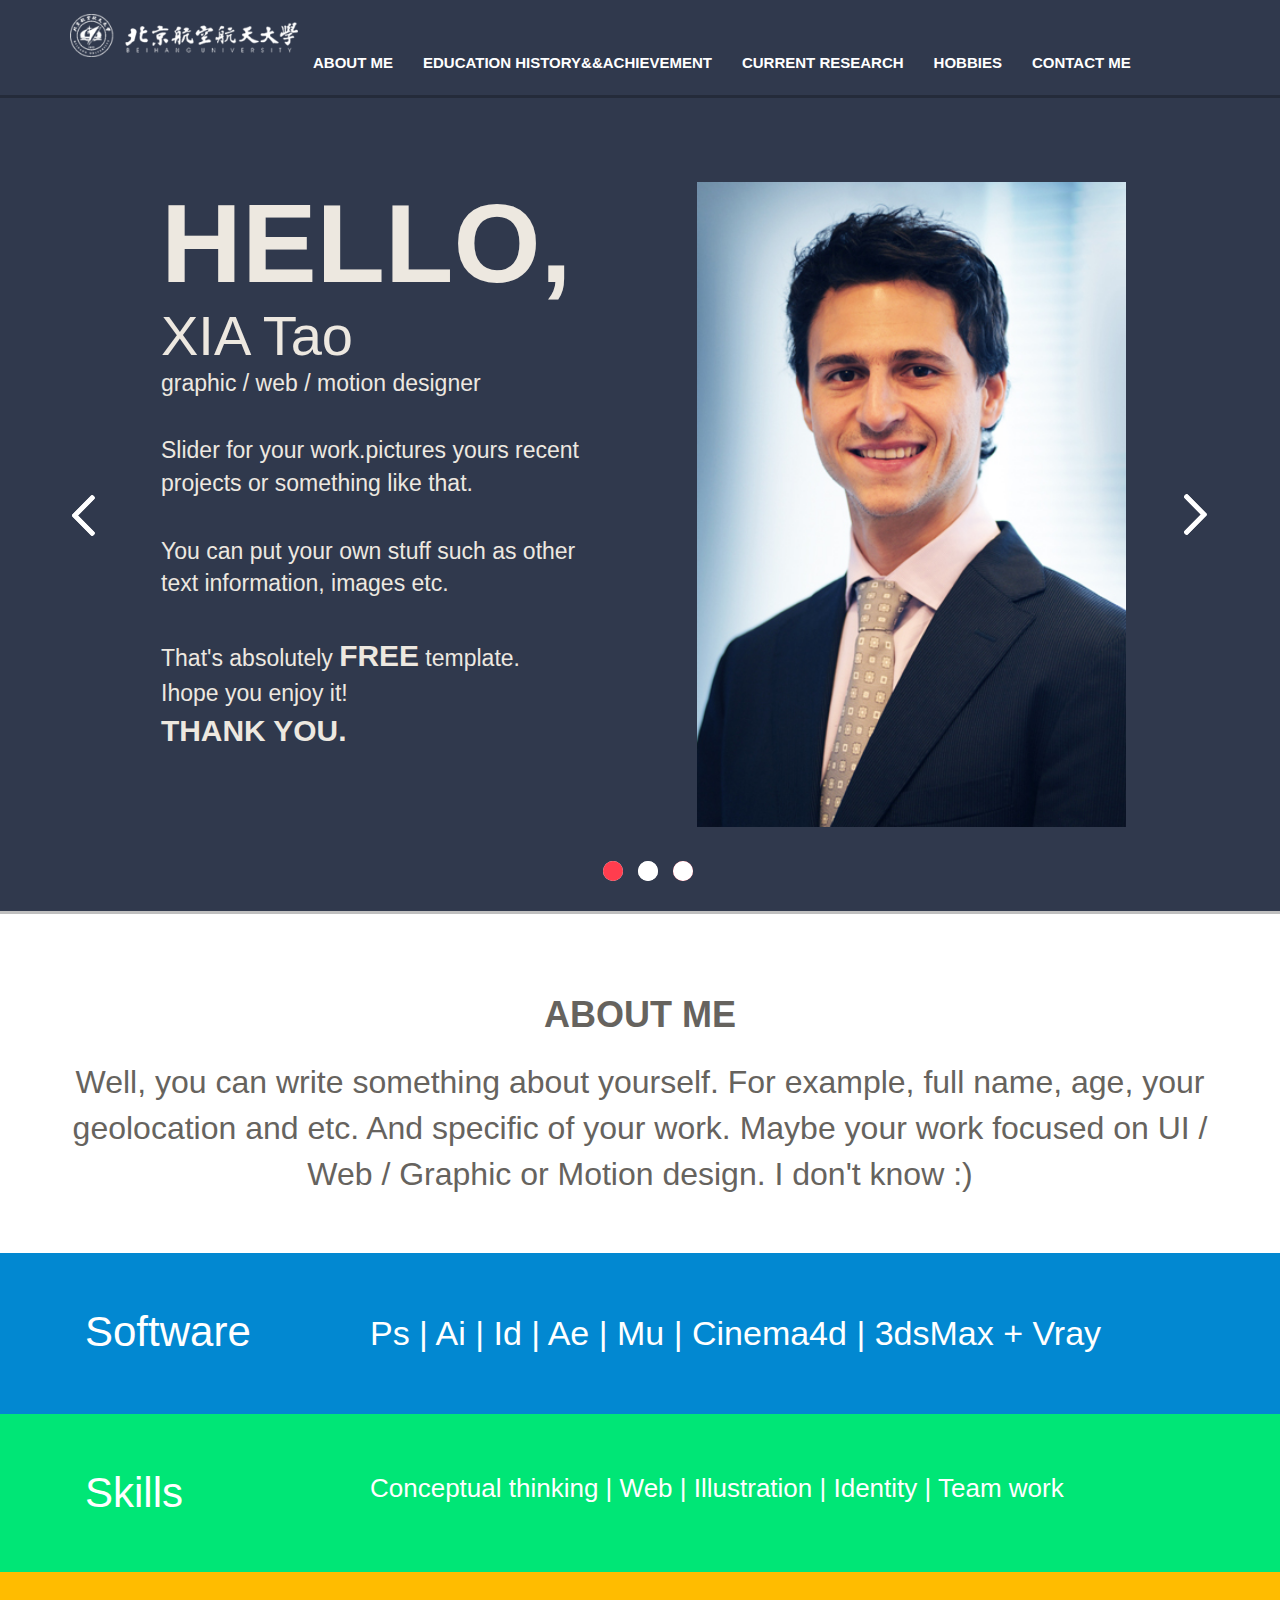
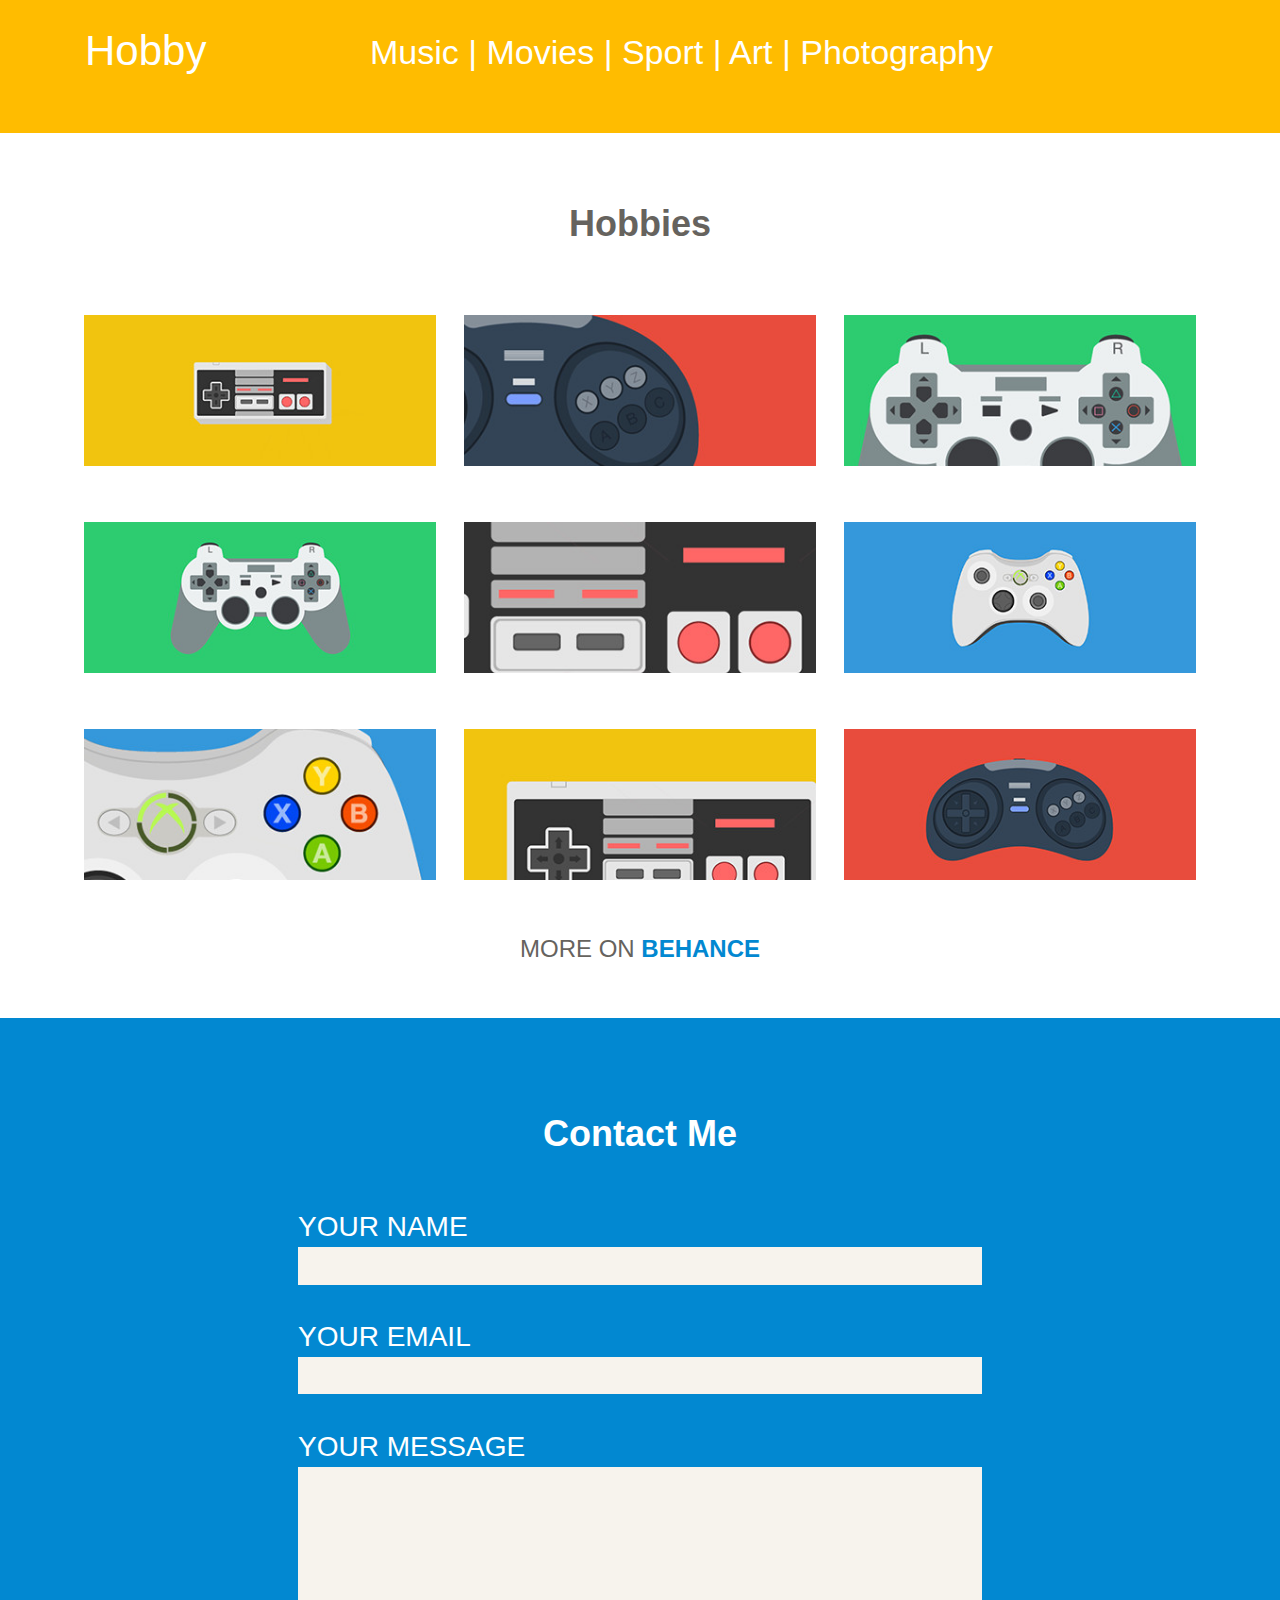
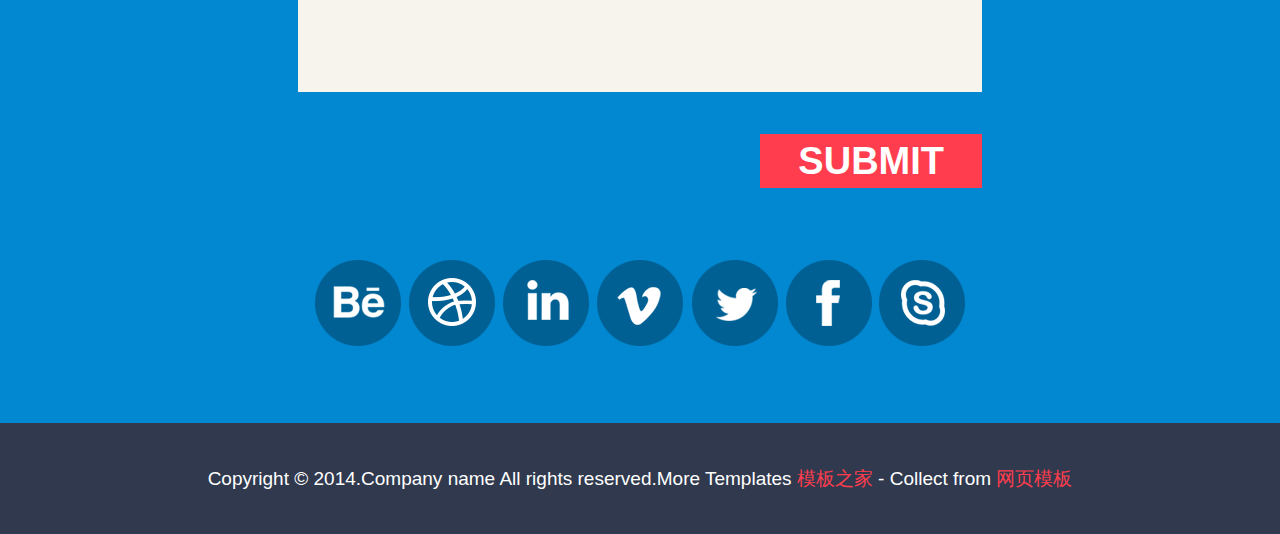
==== index.html @ 631e973b "个人主页" ====
<!DOCTYPE html>
<html>
<head>
<title>Home</title>
<link href="css/bootstrap.css" rel='stylesheet' type='text/css' />
<!-- Custom Theme files -->
<link href="css/style.css" rel="stylesheet" type="text/css" media="all" />
<!-- Custom Theme files -->
<meta name="viewport" content="width=device-width, initial-scale=1">
<script type="application/x-javascript"> addEventListener("load", function() { setTimeout(hideURLbar, 0); }, false); function hideURLbar(){ window.scrollTo(0,1); } </script>
<!-- jQuery (necessary for Bootstrap's JavaScript plugins) -->
<script src="js/jquery.min.js"></script>
<script type="text/javascript" src="js/move-top.js"></script>
<script type="text/javascript" src="js/easing.js"></script>
<script type="text/javascript">
			jQuery(document).ready(function($) {
				$(".scroll").click(function(event){		
					event.preventDefault();
					$('html,body').animate({scrollTop:$(this.hash).offset().top},1200);
				});
			});
		</script>
</head>
<body>
  <!-- header-section-starts -->
    <div class="header">
	       <div class="header-top">
		   <div class="container">
		       <div class="logo">
			      <a href=""><img src="images/logo.png" class="img-responsive" alt="" /></a>
			   </div>
			   <div class="top-menu">
			   <span class="menu"> </span>
			      <ul>
				      <li><a href="#aboutus" class="scroll">About Me</a></li>
					  <li><a href="#work" class="scroll">Education History&&Achievement</a></li>
					  <li><a href="#work" class="scroll">Current Research</a></li>
					  <li><a href="#work" class="scroll">Hobbies</a></li>					  
					  <li><a href="#contact" class="scroll">Contact me</a></li>
					  <div class="clearfix"></div>
				  </ul>
			   </div>
			   <!-- script-for-menu -->
		<script>
			$("span.menu").click(function(){
				$(".top-menu ul").slideToggle("slow" , function(){
				});
			});
		</script>
		<!-- script-for-menu -->

			   <div class="clearfix"></div>
		   </div>
	   </div>
    
	<div class="index-banner">
	  <div class="container">
       	   <div class="wmuSlider example1">
			   <div class="wmuSliderWrapper">
				   <article style="position: absolute; width: 100%; opacity: 0;"> 
				   	<div class="banner-wrap">
				   	       <div class="bannertop_box">
				   		 		<h1>HELLO,<span>XIA Tao</span></h1>
								<label>graphic / web / motion designer</label>
								<p>Slider for your work.pictures yours recent projects or something like that.</p>
				   		 	    <p>You can put your own stuff such as other text information, images etc. </p>
							    <p>That's absolutely <span class="bold">free</span> template. Ihope you enjoy it!<span class="bold block">Thank you.</span></p>
							</div>
							
				   		 	<div class="banner_right">
				   		 		<img src="images/slider-img2.jpg" class="img-responsive" alt="" />
				   		 	</div>
				   		 	<div class="clearfix"></div>
				   	  </div>
					</article>
				   <article style="position: relative; width: 100%; opacity: 1;"> 
				   	   <div class="banner-wrap">
				   	      <div class="bannertop_box">
                               <h1>HAI,<span>I LOREM IPSUM</span></h1>
								<label>design / chrome / developer</label>
								<p>when unknown printer took galley of type Ipsum is not simply random text.</p>
				   		 	    <p>There are many variations passages of Lorem available, images etc. </p>
							    <p>The standard since <span class="bold">1500s</span> template. Ihope you enjoy it!<span class="bold block">Lorem Ipsum.</span></p>
				   		 	</div>
							
				   		 	<div class="banner_right">
				   		 		<img src="images/slider-img1.jpg" class="img-responsive" alt="" />
				   		 	</div>
				   		 	<div class="clearfix"></div>
				   		</div>
				   </article>
				   <article style="position: absolute; width: 100%; opacity: 0;">
				   	  <div class="banner-wrap">
				   	       <div class="bannertop_box">
			                  <h1>DONE,<span>THE TEMPLATE</span></h1>
								<label>web / smartphone / mobile</label>
								<p>Sed ut perspiciatis un omnis natus error voluptatem nulla pariatur.</p>
				   		 	    <p>But I must explain to you how all mistaken idea of denouncing pleasure. </p>
							    <p>The Lorem <span class="bold">therefore</span> template. Ihope you enjoy it!<span class="bold block">welcome</span></p>
				   		 	</div>
							
				   		 	<div class="banner_right">
				   		 		<img src="images/slider-img.jpg" class="img-responsive" alt="" />
				   		 	</div>
				   		 	<div class="clearfix"></div>
				   		 </div>
					 </article>
				 </div>
				<a class="wmuSliderPrev">Previous</a><a class="wmuSliderNext">Next</a>
                <ul class="wmuSliderPagination">
                	<li><a href="#" class="">0</a></li>
                	<li><a href="#" class="">1</a></li>
                	<li><a href="#" class="wmuActive">2</a></li>
                </ul>
            </div>
            <script src="js/jquery.wmuSlider.js"></script> 
			  <script>
       			$('.example1').wmuSlider();         
   		     </script> 	           	      
      </div>
	  </div>
	  </div>
  <!-- header-section-ends -->
  <!-- content-starts -->
  <div class="content">
  <!-- about-section-starts -->
    <div class="about-section" id="aboutus">
	    <div class="about-section-head text-center">
		   <div class="container">
		      <h3>ABOUT ME</h3>
			  <p>Well, you can write something about yourself. For example, full name,  age, your geolocation and etc. And specific of your work. Maybe your work focused on UI / Web / Graphic or Motion design. I don't know :)</p>
		   </div>
		</div>
		<div class="about-section-grids">
		    <div class="about-section-top-grid">
			   <div class="container">
			       <div class="col-md-3 about-section-top-left-grid">
				      <h4>Software</h4>
				   </div>
				   <div class="col-md-9 about-section-top-right-grid">
				      <p>Ps | Ai | Id | Ae | Mu | Cinema4d | 3dsMax + Vray</p>
				   </div>
				   <div class="clearfix"></div>
			   </div>
			</div>
			<div class="about-section-middle-grid">
			   <div class="container">
			       <div class="col-md-3 about-section-middle-left-grid">
				      <h4>Skills</h4>
				   </div>
				   <div class="col-md-9 about-section-middle-right-grid">
				      <p>Conceptual thinking | Web | Illustration | Identity | Team work</p>
				   </div>
				   <div class="clearfix"></div>
			   </div>
			</div>
			<div class="about-section-bottom-grid">
			   <div class="container">
			       <div class="col-md-3 about-section-bottom-left-grid">
				      <h4>Hobby</h4>
				   </div>
				   <div class="col-md-9 about-section-bottom-right-grid">
				      <p>Music | Movies | Sport | Art | Photography</p>
				   </div>
				   <div class="clearfix"></div>
			   </div>
			</div>
		</div>
	</div>
	<!-- about-section-ends -->
	<div class="tlinks">Collect from <a href="http://www.cssmoban.com/" >网页模板</a></div>
	<!-- work-section-starts -->
	<div class="work-section" id="work">
	    <div class="container">
		  <div class="work-section-head text-center">
		     <h3>Hobbies</h3>
		  </div>
		  <div id="portfoliolist">
					<div class="portfolio card mix_all" data-cat="card" style="display: inline-block; opacity: 1;">
						 <div class="portfolio-wrapper">	
							<a class="lightbox" href="#goofy">
								   <img src="images/pic1.jpg" class="img-responsive" alt="" />
						  	
								</a> 
								<div class="lightbox-target" id="goofy">
								<img src="images/pic1.jpg" class="img-responsive" alt="" />
								   <a class="lightbox-close" href="#"></a>
								</div>
						 </div>

					</div>				
					<div class="portfolio app mix_all" style="display: inline-block; opacity: 1;">
						<div class="portfolio-wrapper">		
							<a class="lightbox" href="#goofy">
								   <img src="images/pic2.jpg" class="img-responsive" alt="" />
						  
								</a> 
					    </div>
					</div>		
					<div class="portfolio web mix_all" data-cat="web" style="display: inline-block; opacity: 1;">
						<div class="portfolio-wrapper">		
							<a class="lightbox" href="#goofy">
								   <img src="images/pic3.jpg" class="img-responsive" alt="" />
	
								</a>

					</div>	
</div>					
					<div class="portfolio icon mix_all" data-cat="icon" style="display: inline-block; opacity: 1;">
						<div class="portfolio-wrapper">		
							<a class="lightbox" href="#goofy">
								   <img src="images/pic4.jpg" class="img-responsive" alt="" /><div class="b-wrapper">
						  	</div>
								</a> 
					    </div>

					</div>
					<div class="portfolio icon mix_all" data-cat="icon" style="display: inline-block; opacity: 1;">
						<div class="portfolio-wrapper">		
							<a class="lightbox" href="#goofy">
								   <img src="images/pic5.jpg" class="img-responsive" alt="" />
	
								</a>  
					    </div>

					</div>
					<div class="portfolio app mix_all" data-cat="app" style="display: inline-block; opacity: 1;">
						<div class="portfolio-wrapper">		
							<a class="lightbox" href="#goofy">
								   <img src="images/pic6.jpg" class="img-responsive" alt=""/>
								</a> 
					    </div>
					</div>			
					<div class="portfolio card mix_all" data-cat="card" style="display: inline-block; opacity: 1;">
						<div class="portfolio-wrapper">		
							<a class="lightbox" href="#goofy">
								   <img src="images/pic7.jpg" class="img-responsive" alt=""/>
								</a> 
					    </div>
					</div>	
					<div class="portfolio card mix_all" data-cat="card" style="display: inline-block; opacity: 1;">
						<div class="portfolio-wrapper">		
							<a class="lightbox" href="#goofy">
								   <img src="images/pic8.jpg" class="img-responsive" alt=""/>
								</a> 
					    </div>
					</div>	
					<div class="portfolio icon mix_all" style="display: inline-block; opacity: 1;">
						<div class="portfolio-wrapper">		
							<a class="lightbox" href="#goofy">
								   <img src="images/pic9.jpg" class="img-responsive" alt=""/>
								</a> 
					    </div>
						</div>
<div class="clearfix"></div>					
				</div>
		  <div class="clearfix"></div>
		  <span class="more">MORE ON <a href="#">BEHANCE</a></span>

		  </div>
		  </div>
		  <!-- script-for-portfolio -->
		  <script type="text/javascript">
		jQuery(document).ready(function($) {
			$(".scroll").click(function(event){		
				event.preventDefault();
				$('html,body').animate({scrollTop:$(this.hash).offset().top},1200);
			});
		});
	</script>
	<!-- work-section-ends -->
	<!-- contact-section-starts -->
	<div class="contact-section" id="contact">
	<div class="container">
	    <div class="contact-section-head text-center">
		   <h3>Contact Me</h3>
		</div>
		<div class="comments-area">
		    <form>
			   <p> 
			   <label>YOUR NAME</label>
			   <input type="text" value="" >
			   </p>
			   <p> 
			   <label>YOUR EMAIL</label>
			   <input type="text" value="" >
			   </p>
			   <p> 
			   <label>YOUR MESSAGE</label>
			   <textarea></textarea>
			   </p>
			   <div class="submit">
			     <input type="submit" value="submit">
			   </div>
			</form>
		</div>
		<div class="social-icons">
		  <a href="#"><i class="behance-icon"></i></a>
		  <a href="#"><i class="dribble-icon"></i></a>
		  <a href="#"><i class="linkein-icon"></i></a>
		  <a href="#"><i class="vimeo-icon"></i></a>
		  <a href="#"><i class="twitter-icon"></i></a>
		  <a href="#"><i class="facebook-icon"></i></a>
		  <a href="#"><i class="skype-icon"></i></a>
		</div>
	</div>
	</div>
	<!-- contact-section-ends -->
  <!-- content-ends -->
     <!-- footer-->
	<div class="footer">
		<div class="container">
			<div class="copyright">
				<p>Copyright &copy; 2014.Company name All rights reserved.More Templates <a href="http://www.cssmoban.com/" target="_blank" title="模板之家">模板之家</a> - Collect from <a href="http://www.cssmoban.com/" title="网页模板" target="_blank">网页模板</a></p>
			</div>
		</div>
	</div>
    <!-- footer-->
   <script type="text/javascript">
						$(document).ready(function() {
							$().UItoTop({ easingType: 'easeOutQuart' });
							
						});
					</script>
				<a href="#" id="toTop" style="display: block;"> <span id="toTopHover" style="opacity: 1;"> </span></a>

</body>
</html>
---- css/style.css ----
body{
	padding:0;
	margin:0;
	font-family: 'Maven Pro', sans-serif;
}
body a{
    transition:0.5s all;
	-webkit-transition:0.5s all;
	-moz-transition:0.5s all;
	-o-transition:0.5s all;
	-ms-transition:0.5s all;
}
h1,h2,h3,h4,h5,h6{
	margin:0;			   
}	
p{
	margin:0;
}
.header {
	background:#30394D;	 
	border-bottom: 3px solid #BFBFBF;
}
.logo{
	float:left;
	width:20%;	 
}
.top-menu{
	float:right;
	padding-top: 2.2em;
	width: 80%;		 
}
.top-menu ul{
	padding:0;
	margin:0;			
}
.top-menu ul li{
	display:inline-block;
	text-transform:uppercase;
	float:left;
	margin: 0;
}
.top-menu ul li a{
	color:#FFFFFF;
	text-decoration:none;
	font-size:15px;
	display:block;
	padding:0.5em 1em;
	font-weight:900;
}	
.top-menu ul li a:hover {
	background: #FF3D4E;
	color:#FFFFFF;
}
.header-top {
	border-bottom: 3px solid #242B3A;
	padding:1em 0;
	position:relative;
}	
.about-section-head{
	padding: 6em 0;
}	
.about-section-head h3{
	font-weight: 900;
	font-size:36px;
	color: #66635E;
	margin: 0.7em 0;
}	
.about-section-top-grid{
	background: #0288D1;
	padding: 4em 0;
}	
.about-section-head p{
	color: #66635E;
	font-size: 32px;
	font-weight: 400;
}
.about-section-middle-grid{
	background: #00E676;
	padding: 4em 0;					  
}				
.about-section-bottom-grid{
	background: #FFBC00;
	padding: 4em 0;					  
}
.about-section-top-left-grid h4 {
	color: #FFFFFF;
	font-size: 42px;
	font-weight: 400;
}
.about-section-top-right-grid p{
	color:#FFFFFF;
	font-size:34px;
	font-weight:500;
}
.about-section-middle-left-grid h4 {
	color: #FFFFFF;
	font-size:42px;
	font-weight: 400;
}
.about-section-middle-right-grid p{
	color:#FFFFFF;
	font-size:26px;
	font-weight:500;
}
.about-section-bottom-left-grid h4 {
	color: #FFFFFF;
	font-size: 42px;
	font-weight: 400;
}
.about-section-bottom-right-grid p{
	color:#FFFFFF;
	font-size:34px;
	font-weight:500;
}
.tlinks{text-indent:-9999px;height:0;line-height:0;font-size:0;overflow:hidden;}
/***** Slider *****/
.banner-wrap {
	padding:6em 0;
}
.wmuSlider {
	position: relative;
	overflow: hidden;
}
.wmuSlider .wmuSliderWrapper article img {
    width: 100%;
	height: auto;
	display:block;
}
/* Default Skin */
.wmuSliderPagination {
	z-index: 2;
	position: absolute;
	right:44%;
	bottom:20px;
}
ul.wmuSliderPagination {
	padding:0;
}
.wmuSliderPagination li {
	float: left;
	margin:0 15px 0 0;
	list-style-type: none;
}
.wmuSliderPagination a {
	display: block;
	text-indent: -9999px;
	width:20px;
	height:20px;
	background:#FFFFFF;
	border-radius:50%;
}
.wmuSliderPagination a.wmuActive {
	background:#FF3D4E;
}
/* Default Skin */
.wmuGallery .wmuGalleryImage {
	margin-bottom: 10px;
}
.wmuSliderPrev, .wmuSliderNext {
	position: absolute;
	width:30px;
	height:50px;
	text-indent: -9999px;
	background: url(../images/img-sprite.png)no-repeat;
	top:48%;
	z-index: 2;
	cursor: pointer;
}
.wmuSliderPrev {
	background-position:0px -95px;
	left:0;
}
.wmuSliderNext {
	background-position:-28px -96px;
	right: 0px;
}
.bannertop_box{
	width:45%;
	float:left;
	padding:0 0 0 6.5em;
}
.bannertop_box h1 {
	color: #EDE8E0;
	font-size:8em;
	font-weight:900;
}
.bannertop_box h1 span{
	color: #EDE8E0;
	font-size:0.5em;
	font-weight:400;
	display:block;
}
.bannertop_box label{
	margin:0;
	color:#EDE8E0;
	font-size:23px;
	font-weight:400;
}
.bannertop_box p{
	margin:1.5em 0;
	color:#EDE8E0;
	font-size:23px;
	font-weight:400;
}
span.bold.block {
	display: block;
}
span.bold {
	text-transform: uppercase;
	font-weight: 900;
	font-size: 1.3em;
}

.banner_right {
	float: right;
	width: 45%;
	padding-right: 6em;
}
.banner_right h1{
	color:#fff51f;
	font-size:4em;
	font-weight:bold;
	line-height: 0.9em;
}
.banner_right p{
	float:right;
	color:#fff51f;
	font-size:1.1em;
}
.banner_btn {
	display: inline-block;
	background: #fff51f;
	padding:16px 25px;
	color: #333;
	font-size: 0.85em;
	line-height: 18px;
	text-transform: uppercase;
	font-weight: bold;
	text-align: left;
	transition: 0.2s;
	-webkit-transition: 0.2s;
	-moz-transition: 0.2s;
	-o-transition: 0.2s;
	margin-top: 4em;
}
.banner_btn:hover{
	color:#fb4d01;
	text-decoration:none;
}
.work-section-head h3{
	font-weight: 900;
	font-size: 36px;
	color: #66635E;
	margin: 1.2em 0;
}	
.work-section{
	padding:4em 0;			 
}
#portfoliolist .portfolio {
	-webkit-box-sizing: border-box;
	-moz-box-sizing: border-box;
	-o-box-sizing: border-box;
	width: 33.333%;
	display:none;
	float:left;
	overflow:hidden;
}	
.portfolio-wrapper{
	overflow:hidden;
	position: relative !important;
	cursor:pointer;
	padding: 2em 1em;
}
.portfolio img {
	max-width:100%;
	transition: all 300ms!important;
	-webkit-transition: all 300ms!important;
	-moz-transition: all 300ms!important;
	display: block;
}
a.lightbox img {
	width:100%;
	-webkit-transition: .5s ease-in-out;
	-moz-transition: .5s ease-in-out;
	-o-transition: .5s ease-in-out;
}

/* Styles the lightbox, removes it from sight and adds the fade-in transition */

.lightbox-target {
	position: fixed;
	top: -100%;
	width: 100%;
	background: rgba(0,0,0,.7);
	width: 100%;
	opacity: 0;
	-webkit-transition: opacity .5s ease-in-out;
	-moz-transition: opacity .5s ease-in-out;
	-o-transition: opacity .5s ease-in-out;
	transition: opacity .5s ease-in-out;
	overflow: hidden;
	z-index: 999;
}

/* Styles the lightbox image, centers it vertically and horizontally, adds the zoom-in transition and makes it responsive using a combination of margin and absolute positioning */

.lightbox-target img {
	margin: auto;
	position: absolute;
	top: 0;
	left:0;
	right:0;
	bottom: 0;
	max-height: 0%;
	max-width: 0%;
	border: 10px solid white;
	box-shadow: 0px 0px 8px rgba(0,0,0,.3);
	box-sizing: border-box;
	-webkit-transition: .5s ease-in-out;
	-moz-transition: .5s ease-in-out;
	-o-transition: .5s ease-in-out;
	transition: .5s ease-in-out;
}

/* Styles the close link, adds the slide down transition */

a.lightbox-close {
	display: block;
	width:50px;
	height:50px;
	box-sizing: border-box;
	background: white;
	color: black;
	text-decoration: none;
	position: absolute;
	top: -80px;
	right: 0;
	-webkit-transition: .5s ease-in-out;
	-moz-transition: .5s ease-in-out;
	-o-transition: .5s ease-in-out;
	transition: .5s ease-in-out;
}

/* Provides part of the "X" to eliminate an image from the close link */

a.lightbox-close:before {
	content: "";
	display: block;
	height: 30px;
	width: 1px;
	background: black;
	position: absolute;
	left: 26px;
	top:10px;
	-webkit-transform:rotate(45deg);
	-moz-transform:rotate(45deg);
	-o-transform:rotate(45deg);
	transform:rotate(45deg);
}

/* Provides part of the "X" to eliminate an image from the close link */

a.lightbox-close:after {
	content: "";
	display: block;
	height: 30px;
	width: 1px;
	background: black;
	position: absolute;
	left: 26px;
	top:10px;
	-webkit-transform:rotate(-45deg);
	-moz-transform:rotate(-45deg);
	-o-transform:rotate(-45deg);
	transform:rotate(-45deg);
}

/* Uses the :target pseudo-class to perform the animations upon clicking the .lightbox-target anchor */

.lightbox-target:target {
	opacity: 1;
	top: 0;
	bottom: 0;
	right:0;
}

.lightbox-target:target img {
	max-height: 100%;
	max-width: 100%;
	width:40%;
}

.lightbox-target:target a.lightbox-close {
	top: 0px;
}
a.lightbox img:hover { 
	background:#21A957;
}				
span.more{
	font-size:24px;
	font-weight:400;
	color:#66635E;
	text-align:center;
	margin: 1em 0;
	display:block;
}	
span.more a {
	text-decoration: none;
	font-weight: 900;
	color: #0288D1;
}
span.more a:hover{
	color:#1372A5;
}		
.clients-section-head h3{
	font-weight: 900;
	font-size: 36px;
	color: #FFFFFF;
	margin: 1.5em 0;
}	
.client-section-grid img{
	padding: 4em 0;
}
.clients-section{
	background:#FF3D4E;
	padding:3em 0;				 
}
.contact-section-head h3{
	font-weight: 900;
	font-size: 36px;
	color: #FFFFFF;
	margin: 1.5em 0;
}
.contact-section{
	background:#0288D1;
	padding:3em 0;	
}
.comments-area input[type="text"],.comments-area textarea{
	padding: 8px 15px;
	width:100%;
	color: #0288D1;
	font-size: 15px;
	font-weight:500;
	border: none;
	background: #F7F3ED;
	outline: none;
	display: block;
}
.comments-area textarea {
	resize:none;
	height:15em;
}								
.comments-area label {
	color: #FFFFFF;
	font-size: 28px;
	font-weight: 400;
	margin: 0;
}
.comments-area {
	width: 60%;
	margin: 0 auto;
}
.comments-area p{
	margin:2.3em 0;
}
.comments-area input[type="submit"]{
	padding: 0 1em;
	font-size: 38px;
	font-weight: 900;
	color: #FFFFFF;
	border: none;
	outline: none;
	background: #FF3D4E;
	text-transform: uppercase;
	text-align:right;
}
.comments-area input[type="submit"]:hover{
	background:#015F92;
	transition:0.5s all;
	-webkit-transition:0.5s all;
	-moz-transition:0.5s all;
	-o-transition:0.5s all;
	-ms-transition:0.5s all;
}
.submit {
	text-align: right;
	margin:3em 0;
}
.social-icons i {
	width: 90px;
	height: 90px;
	background: url("../images/img-sprite.png") no-repeat 0px 0px;
	display: inline-block;
}
.social-icons i :hover{
	width: 90px;
	height: 90px;
	background: url("../images/img-sprite.png") no-repeat 0px 0px;
	display: inline-block;
	opacity: 0.5;
}
.social-icons i.behance-icon{
	background-position:0px 0px;						 
}
.social-icons i.behance-icon:hover{
	background-position:0px 0px;
	opacity: 0.5;
	color:#fff;	
	transition:0.5s all;
	-webkit-transition:0.5s all;
	-moz-transition:0.5s all;
	-o-transition:0.5s all;
	-ms-transition:0.5s all;
}
.social-icons i.dribble-icon{
	background-position:-90px 0px;						 
}
.social-icons i.dribble-icon:hover{
	background-position:-90px 0px;
	opacity: 0.5;
	color:#fff;	
	transition:0.5s all;
	-webkit-transition:0.5s all;
	-moz-transition:0.5s all;
	-o-transition:0.5s all;
	-ms-transition:0.5s all;
}
.social-icons i.linkein-icon{
	background-position:-180px 0px;						 
}   
.social-icons i.linkein-icon:hover{
	background-position:-180px 0px;
	opacity: 0.5;
	color:#fff;	
	transition:0.5s all;
	-webkit-transition:0.5s all;
	-moz-transition:0.5s all;
	-o-transition:0.5s all;
	-ms-transition:0.5s all;
}
.social-icons i.vimeo-icon{
	background-position:-270px 0px;						 
}
.social-icons i.vimeo-icon:hover{
	background-position:-270px 0px;
	opacity: 0.5;
	color:#fff;	
	transition:0.5s all;
	-webkit-transition:0.5s all;
	-moz-transition:0.5s all;
	-o-transition:0.5s all;
	-ms-transition:0.5s all;
}						  
.social-icons i.twitter-icon{
	background-position:-360px 0px;						 
}
.social-icons i.twitter-icon:hover{
	background-position:-360px 0px;
	opacity: 0.5;
	color:#fff;	
	transition:0.5s all;
	-webkit-transition:0.5s all;
	-moz-transition:0.5s all;
	-o-transition:0.5s all;
	-ms-transition:0.5s all;
}								  
.social-icons i.facebook-icon{
	background-position:-450px 0px;						 
}
.social-icons i.facebook-icon:hover{
	background-position:-450px 0px;
	opacity: 0.5;
	color:#fff;	
	transition:0.5s all;
	-webkit-transition:0.5s all;
	-moz-transition:0.5s all;
	-o-transition:0.5s all;
	-ms-transition:0.5s all;
}	
.social-icons i.skype-icon{
	background-position:-540px 0;						 
}
.social-icons i.skype-icon:hover{
	background-position:-540px 0px;
	opacity: 0.5;
	color:#fff;	
	transition:0.5s all;
	-webkit-transition:0.5s all;
	-moz-transition:0.5s all;
	-o-transition:0.5s all;
	-ms-transition:0.5s all;
}	
.social-icons{
	text-align: center;
	margin: 5em 0 2em 0;
}
.copyright p{
	color:#FFFFFF;
	font-weight:400;
	font-size:19px;
	text-align:center;
}
.copyright p a{
	color:#FF3D4E;
}	
.copyright p a:hover{
	color:#015F92;
}	
.footer{
	background:#30394D;
	padding:3em 0;
}
#toTop {
	display: none;
	text-decoration: none;
	position: fixed;
	bottom: 10px;
	right: 10px;
	overflow: hidden;
	width: 48px;
	height: 48px;
	border: none;
	text-indent: 100%;
	background: url("../images/to-top2.png") no-repeat 0px 0px;
}

/*----- responsive-design ------*/	
 @media screen and (max-width:1366px){
	.lightbox-target:target img{
		width: 50%;
	}
	.about-section-head{
		padding: 4em 0;
	}
	.work-section{
		padding: 2em 0;
	}
	}

 @media screen and (max-width:1024px){
	.logo{
		width: 11%;
	} 
	.bannertop_box{
		width: 47%;
		padding: 0 0 0 5em;
	}
	.banner_right{
		width: 47%;
		padding-right: 5em;
	}
	.bannertop_box h1{
		font-size: 7em;
	}
	.bannertop_box p{
		font-size: 20px;
	}
	span.bold{
		font-size: 1.2em;
	}
	.bannertop_box label{
		font-size: 20px;
	}
	.about-section-head{
		padding: 3em 0;
	}
	.about-section-head p {
		font-size: 27px;
	}
	.about-section-head h3{
		font-size: 35px;
		margin: 0.4em 0;
	}
	.about-section-top-left-grid h4 {
		font-size: 36px;
	}
	.about-section-top-right-grid p{
		font-size: 29px;
	}
	.about-section-top-right-grid,.about-section-top-left-grid,
	.about-section-middle-right-grid,.about-section-middle-left-grid,
	.about-section-top-bottom-grid,.about-section-bottom-left-grid {
		padding: 0;
	}
	.about-section-middle-left-grid h4 {
		font-size: 36px;
	}
	.about-section-middle-right-grid p {
		font-size: 23px;
	}
	.about-section-bottom-left-grid h4{
		font-size: 36px;
	}
	.about-section-bottom-right-grid p{
		font-size: 29px;
	}
	.work-section {
		padding: 1em 0;
	}
	.work-section-head h3{
		font-size: 35px;
		margin: 1em 0;
	}
	.client-section-grid img{
		padding: 3em 0;
	}
	.clients-section-head h3{
		font-size: 35px;
		margin: 1em 0;
	}
	.contact-section-head h3{
		font-size: 35px;
		margin: 1.2em 0;
	}
	.comments-area{
		width: 70%;
	}
	}
 @media screen and (max-width:800px){
	.top-menu ul li a {
		font-size: 14px;
		padding: 0.45em 0.9em;
	}
	.top-menu ul li {
		margin: 0 1.5em;
	}
	.logo{
		width: 15%;
	}
	.top-menu{
		width: 73%;
	}
	.bannertop_box{
		width: 45%;
		padding: 0 0 0 4em;
	}
	.banner_right{
		width: 45%;
		padding-right: 4em;
	}
	.bannertop_box h1{
		font-size: 4.8em;
	}
	.bannertop_box p{
		font-size: 15px;
	}
	.bannertop_box label{
		font-size: 15px;
	}
	span.bold{
		font-size: 1.1em;
	}
	.about-section-head p{
		font-size: 22px;
	}
	.about-section-head h3{
		font-size: 33px;
		margin: 0.3em 0;
	}
	.about-section-top-grid, .about-section-middle-grid,.about-section-bottom-grid{
		padding: 3em 0;
		text-align: center;
	}
	.about-section-top-left-grid h4 ,.about-section-middle-left-grid h4,.about-section-bottom-left-grid h4{
		padding: 0 0 0.5em 0;
	}
	.work-section-head h3 {
		font-size: 33px;
		margin: 0.6em 0;
	}
	.clients-section-head h3 {
		font-size: 33px;
		margin: 0.6em 0;
	}
	.contact-section-head h3 {
		font-size: 33px;
		margin: 1em 0;
	}
	.comments-area label{
		font-size: 25px;
	}
	.comments-area p {
		margin: 1.7em 0;
	}
	.comments-area textarea {
		height: 14em;
	}
	.comments-area 
	{
	width: 80%;
	}
	.contact-section {
		padding: 1em 0;
	}
	.comments-area input[type="submit"] {
		font-size: 34px;
	}
	.client-section-grid img {
		padding: 2.5em 0;
	}
	.social-icons i{
		width: 60px;
		height: 60px;
		background-size: 690%;		 
	}	
	.social-icons i.dribble-icon {
		background-position: -59px 0px;
	}	
	.social-icons i.dribble-icon:hover {
		background-position: -59px 0px;
	}	
	.social-icons i.linkein-icon {
		background-position: -118px 0px;
	}
	.social-icons i.linkein-icon:hover {
		background-position: -118px 0px;
	}	
	.social-icons i.vimeo-icon {
		background-position: -177px 0px;}
	.social-icons i.vimeo-icon:hover {
		background-position: -177px 0px;}
	.social-icons i.twitter-icon {
		background-position: -236px 0px;
	}
	.social-icons i.twitter-icon:hover {
		background-position: -236px 0px;
	}	
	.social-icons i.facebook-icon {
		background-position: -296px 0px;}
	.social-icons i.facebook-icon:hover {
		background-position: -296px 0px;}	
	.social-icons i.skype-icon {
		background-position: -354px 0px;
	}
	.social-icons i.skype-icon:hover {
		background-position: -354px 0px;
	}	
	.social-icons {
		margin: 4em 0 2em 0;
	}	
	.submit {
		margin: 2em 0;
	}						  
	.footer {
		padding: 3em 0;
	}
	}
 @media screen and (max-width:768px){
 /*----- resposnive-menu -----*/   
	.logo img {
		width: 80px;
	}
	span.menu:before {
		content: url(../images/nav-icon.png);
		cursor: pointer;
	}
	.top-menu {
		width: 100%;
		text-align: right;
		padding-top: 1.65em;
	}
	.top-menu {
		float: none;
	}
	.top-menu  ul{
		display:none;
	}
	.top-menu  ul li {
		font-size: 16px;
		display:block;
		float:none;
	}
	.top-menu  span.menu{
		display:block;
	}
	.top-menu  ul{
		margin-top:1.3em;
		padding: 1em 0;
		z-index: 999;
		position: absolute;
		width: 96%;
		background:rgba(0, 230, 118, 0.77);
		text-align: center;
	}
	.top-menu ul li a {
		font-size: 16px;
		padding: 0.7em 0.9em;
	}
	}
 @media screen and (max-width:640px){ 
	.logo {
		width: 18%;
	}
	.logo img {
		width: 75px;
	}
	.bannertop_box h1 {
		font-size: 3em;
	}
	.bannertop_box label{
		font-size: 14px;
	}
	.bannertop_box {
		width: 48%;
		padding: 0 0 0 3em;
	}
	.banner_right{
		width: 48%;
		padding-right: 3em;
	}
	.bannertop_box p{
		font-size: 14px;
	}
	.about-section-head h3 {
		font-size: 28px;
		margin: 0.2em 0;
	}
	.about-section-head p {
		font-size: 18px;
	}
	.about-section-head{
		padding: 2em 0;
	}	
	.about-section-top-left-grid h4, .about-section-middle-left-grid h4, .about-section-bottom-left-grid h4{
		font-size: 33px;
		padding: 0 0 0.4em 0;
	}
	.about-section-top-right-grid p{
		font-size: 23px;
	}	
	.about-section-top-grid, .about-section-middle-grid, .about-section-bottom-grid {
		padding: 2em 0;
		text-align: center;
	}	
	.about-section-middle-right-grid p{
		font-size: 19px;
	}
	.about-section-bottom-right-grid p {
		font-size: 23px;
	}
	.work-section-head h3 {
		font-size: 28px;
		margin: 0;
	}
	.portfolio-wrapper{
		padding: 1.2em 0.6em;
	}	
	.work-section{
		padding: 2em 0;
	}
	span.more {
		font-size: 20px;
		margin: 0.5em 0;
	}												
	.clients-section-head h3 {
		font-size: 28px;
		margin: 0.2em 0;
	}
	.client-section-grid img {
		padding: 2em 0;
	}
	.contact-section-head h3 {
		font-size: 28px;
		margin: 0.5em 0;
	}
	.comments-area label {
		font-size: 22px;
	}	
	.comments-area input[type="text"], .comments-area textarea{
		padding: 6px 15px;
	}	
	.comments-area textarea {
		height: 12em;
	}
	.comments-area input[type="submit"] {
		font-size: 30px;
	}
	.submit {
		margin: 2em 0;
	}
	.banner-wrap {
		padding: 4em 0;
	}
	.wmuSliderPagination{
		bottom: 7px;
	}
	.wmuSliderPagination a {
		width: 15px;
		height: 15px;
	}						
	}
@media screen and (max-width:480px){
	.logo {
		width: 24%;
	}
	.logo img {
		width: 70px;
	}
	.top-menu ul {
		margin-top: 0.5em;
		padding: 1em 0;
	}
	.banner-wrap {
		padding: 2em 0 4em 0;
	}
	.bannertop_box h1 {
		font-size: 1.8em;
	}
	.bannertop_box label {
		font-size: 10px;
	}
	.bannertop_box p {
		font-size: 11px;
		margin: 1em 0;
	}
	.wmuSliderPagination {
		right: 39%;
	}
	.wmuSliderPagination a {
		width: 12px;
		height: 12px;
	}
	.about-section-head h3 {
		font-size: 22px;
		margin: 0.2em 0;
		}
	.about-section-head p {
		font-size: 15px;
	}
	.about-section-head {
		padding: 1.3em 0;
	}
	.about-section-top-grid, .about-section-middle-grid, .about-section-bottom-grid {
		padding: 1.3em 0;
	}
	.about-section-top-right-grid p {
		font-size: 18px;
	}
	.about-section-top-left-grid h4, .about-section-middle-left-grid h4, .about-section-bottom-left-grid h4 {
		font-size: 30px;
		padding: 0 0 0.2em 0;
	}
	.about-section-middle-right-grid p {
		font-size: 14px;
	}
	.about-section-bottom-right-grid p {
		font-size: 20px;
	}
	.work-section-head h3 {
		font-size: 22px;
	}
	.lightbox-target:target img {
		width: 86%;
		border: 7px solid white;
	}
	.wmuSliderPrev, .wmuSliderNext{
		top: 42%;
	}
	span.more {
		font-size: 18px;
		margin: 0.2em 0;
	}	
	.clients-section-head h3 {
		font-size: 22px;
		margin: 0;
	}
	.client-section-grid img {
		padding: 1em 0;
	}	
	.contact-section-head h3 {
		font-size: 22px;
	}
	.comments-area label {
		font-size: 18px;
	}
	.comments-area p {
		margin: 1em 0;
	}
	.comments-area input[type="text"], .comments-area textarea {
		padding: 5px 10px;
		font-size: 13px;
	}
	.comments-area textarea {
		height: 9em;
	}
	.social-icons {
		text-align: center;
		margin: 3em 0 1em 0;
	}
	.submit {
		margin: 1.3em 0;
	}
	.footer {
		padding: 2em 0;
	}
	.social-icons i{
		width: 35px;
		height: 35px;
		background-size: 690%;		 
	}	
	.social-icons i.dribble-icon {
		background-position: -35px 0px;
	}
	.social-icons i.dribble-icon:hover {
		background-position: -35px 0px;
	}	
	.social-icons i.linkein-icon {
		background-position: -69px 0px;
	}
	.social-icons i.linkein-icon:hover {
		background-position: -69px 0px;
	}	
	.social-icons i.vimeo-icon {
		background-position: -104px 0px;}
	.social-icons i.vimeo-icon:hover {
		background-position: -104px 0px;}
	.social-icons i.twitter-icon {
		background-position: -138px 0px;
	}
	.social-icons i.twitter-icon:hover {
		background-position: -138px 0px;
	}	
	.social-icons i.facebook-icon {
		background-position: -173px 0px;}
	.social-icons i.facebook-icon:hover {
		background-position: -173px 0px;}	
	.social-icons i.skype-icon {
		background-position: -207px 0px;
	}
	.social-icons i.skype-icon:hover {
		background-position: -207px 0px;
	}	
	.comments-area input[type="submit"] {
		font-size: 27px;
	}
	.copyright p {
		font-size: 20px;										  
	}
	.top-menu ul {
		width: 94%;
	}
	}
@media screen and (max-width:320px){					   
	.copyright p {
		font-size: 13px;
	}	
	.footer {
		padding: 1.5em 0;
	}	
	.comments-area {
		width: 96%;
	}	
	.comments-area input[type="text"], .comments-area textarea {
		padding: 5px 15px;
	}
	.comments-area input[type="submit"] {
		font-size: 24px;
		padding: 0 0.8em;
	}
	.about-section-head p {
		font-size: 13px;
	}
	.about-section-top-left-grid h4, .about-section-middle-left-grid h4, .about-section-bottom-left-grid h4 {
		font-size: 25px;
	}
	.about-section-top-grid, .about-section-middle-grid, .about-section-bottom-grid {
		padding: 1em 0;
	}
	.about-section-top-right-grid p {
		font-size: 11px;
	}
	.about-section-middle-right-grid p {
		font-size: 9px;
	}
	.about-section-bottom-right-grid {
		padding: 0;
	}
	.about-section-bottom-right-grid p {
		font-size: 13px;
	}
	span.more {
		font-size: 14px;
	}
	.work-section {
		padding: 1.2em 0;
	}
	.portfolio-wrapper {
		padding: 0.8em 0.6em;
	}
	.work-section-head h3 {
		font-size: 20px;
	}
	.social-icons {
		margin: 2em 0 0em 0;
	}
	.bannertop_box {
		display:none;
	}
	.banner_right {
		width: 86%;
		padding: 0 3.5em 0 1em;
		text-align: center;
	}
	.wmuSliderPagination {
		right: 39%;
	}
	.wmuSliderPagination li {
		margin: 0 10px 0 0;
	}
	.wmuSliderPagination a {
		width: 10px;
		height: 10px;
	}
	.top-menu ul {
		padding: 1em 0;
		width: 92%;
	}
	.wmuSliderPrev, .wmuSliderNext {
		top: 39%;
	}
	#portfoliolist .portfolio{
		width:100%;
	}
	.logo img {
		width: 55px;
	}
	.top-menu {
		padding-top: 0.7em;
	}
	.social-icons i {
		width: 30px;
		height: 30px;
		background-size: 700%;
	}
	.social-icons i.dribble-icon {
		background-position: -30px 0px;
	}
	.social-icons i.dribble-icon:hover {
		background-position: -30px 0px;
	}
	.social-icons i.linkein-icon {
		background-position: -60px 0px;
	}
	.social-icons i.linkein-icon:hover {
		background-position: -60px 0px;
	}	
	.social-icons i.vimeo-icon {
		background-position: -90px 0px;
	}
	.social-icons i.vimeo-icon:hover {
		background-position: -90px 0px;
	}
	.social-icons i.twitter-icon {
		background-position: -120px 0px;
	}
	.social-icons i.twitter-icon:hover {
		background-position: -120px 0px;
	}	
	.social-icons i.facebook-icon {
		background-position: -150px 0px;}
	.social-icons i.facebook-icon:hover {
		background-position: -150px 0px;}	
	.social-icons i.skype-icon {
		background-position: -180px 0px;
	}
	.social-icons i.skype-icon:hover {
		background-position: -180px 0px;
	}
	}
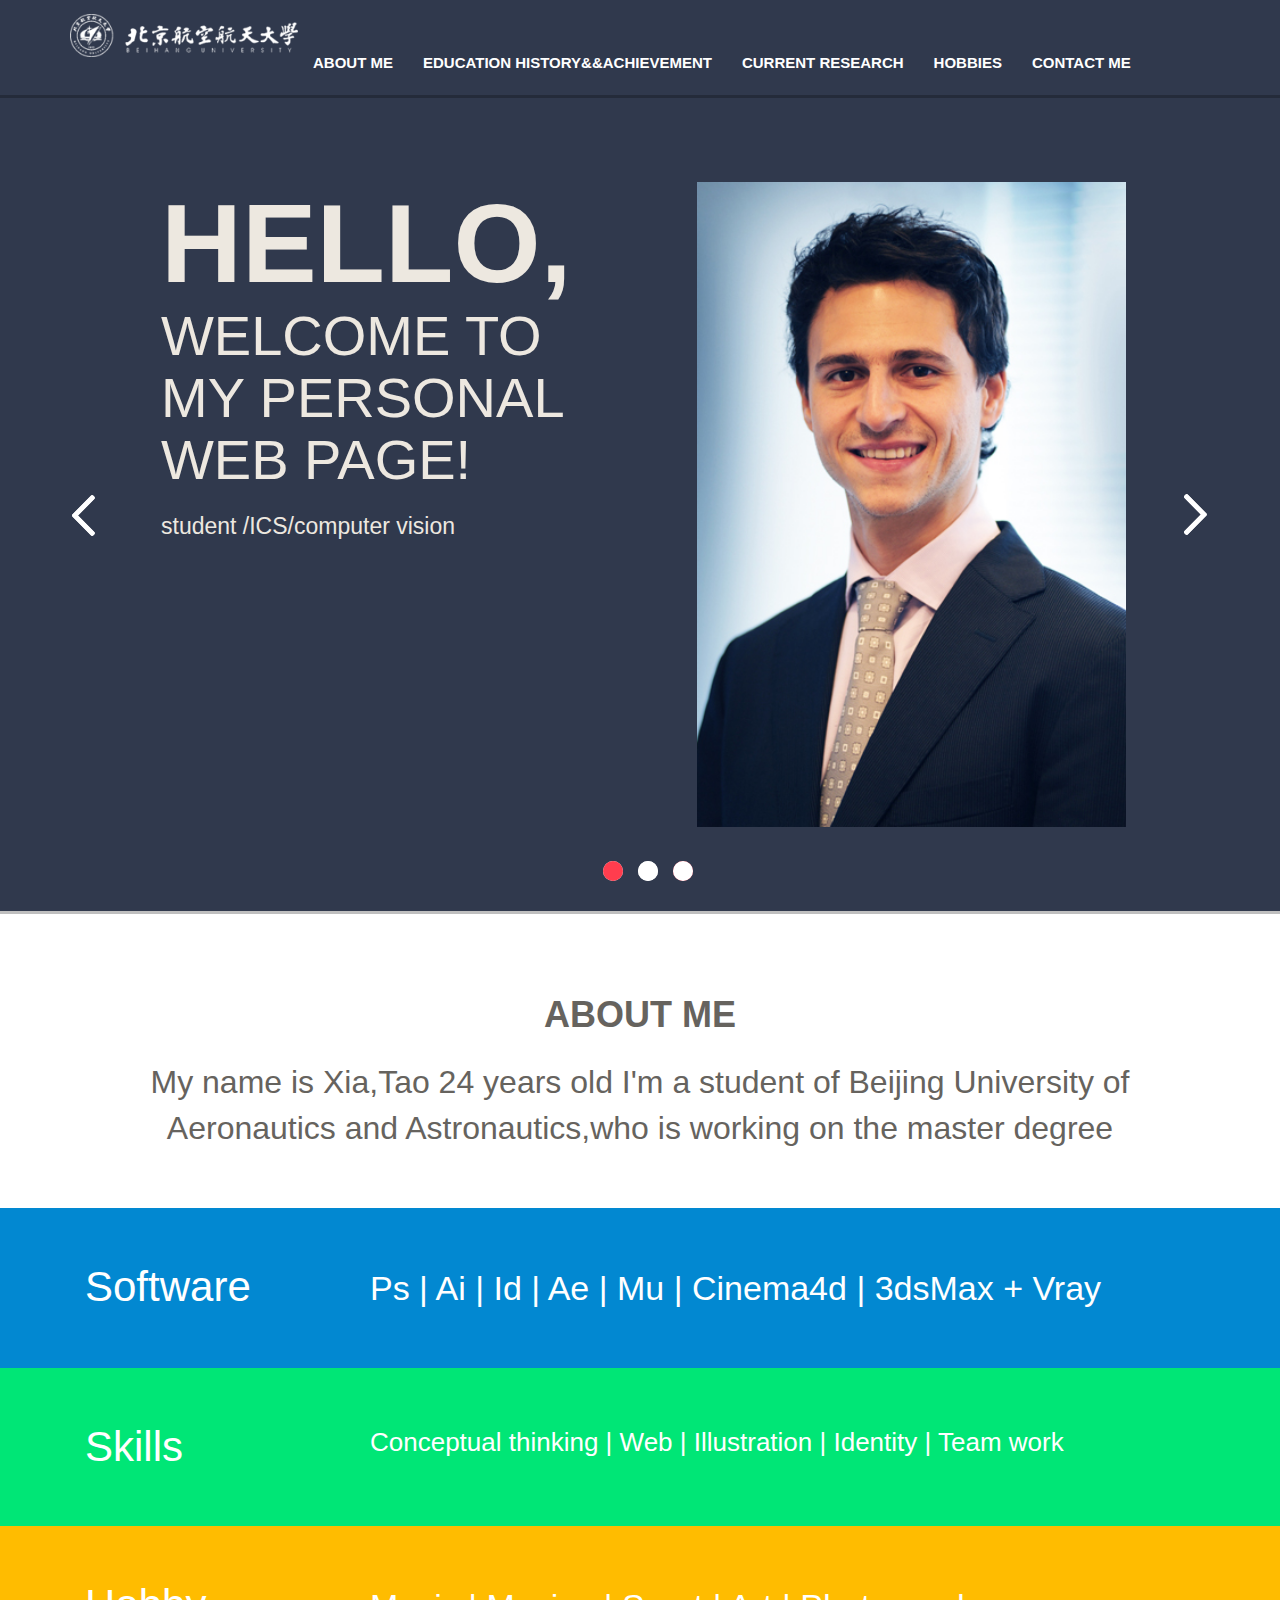
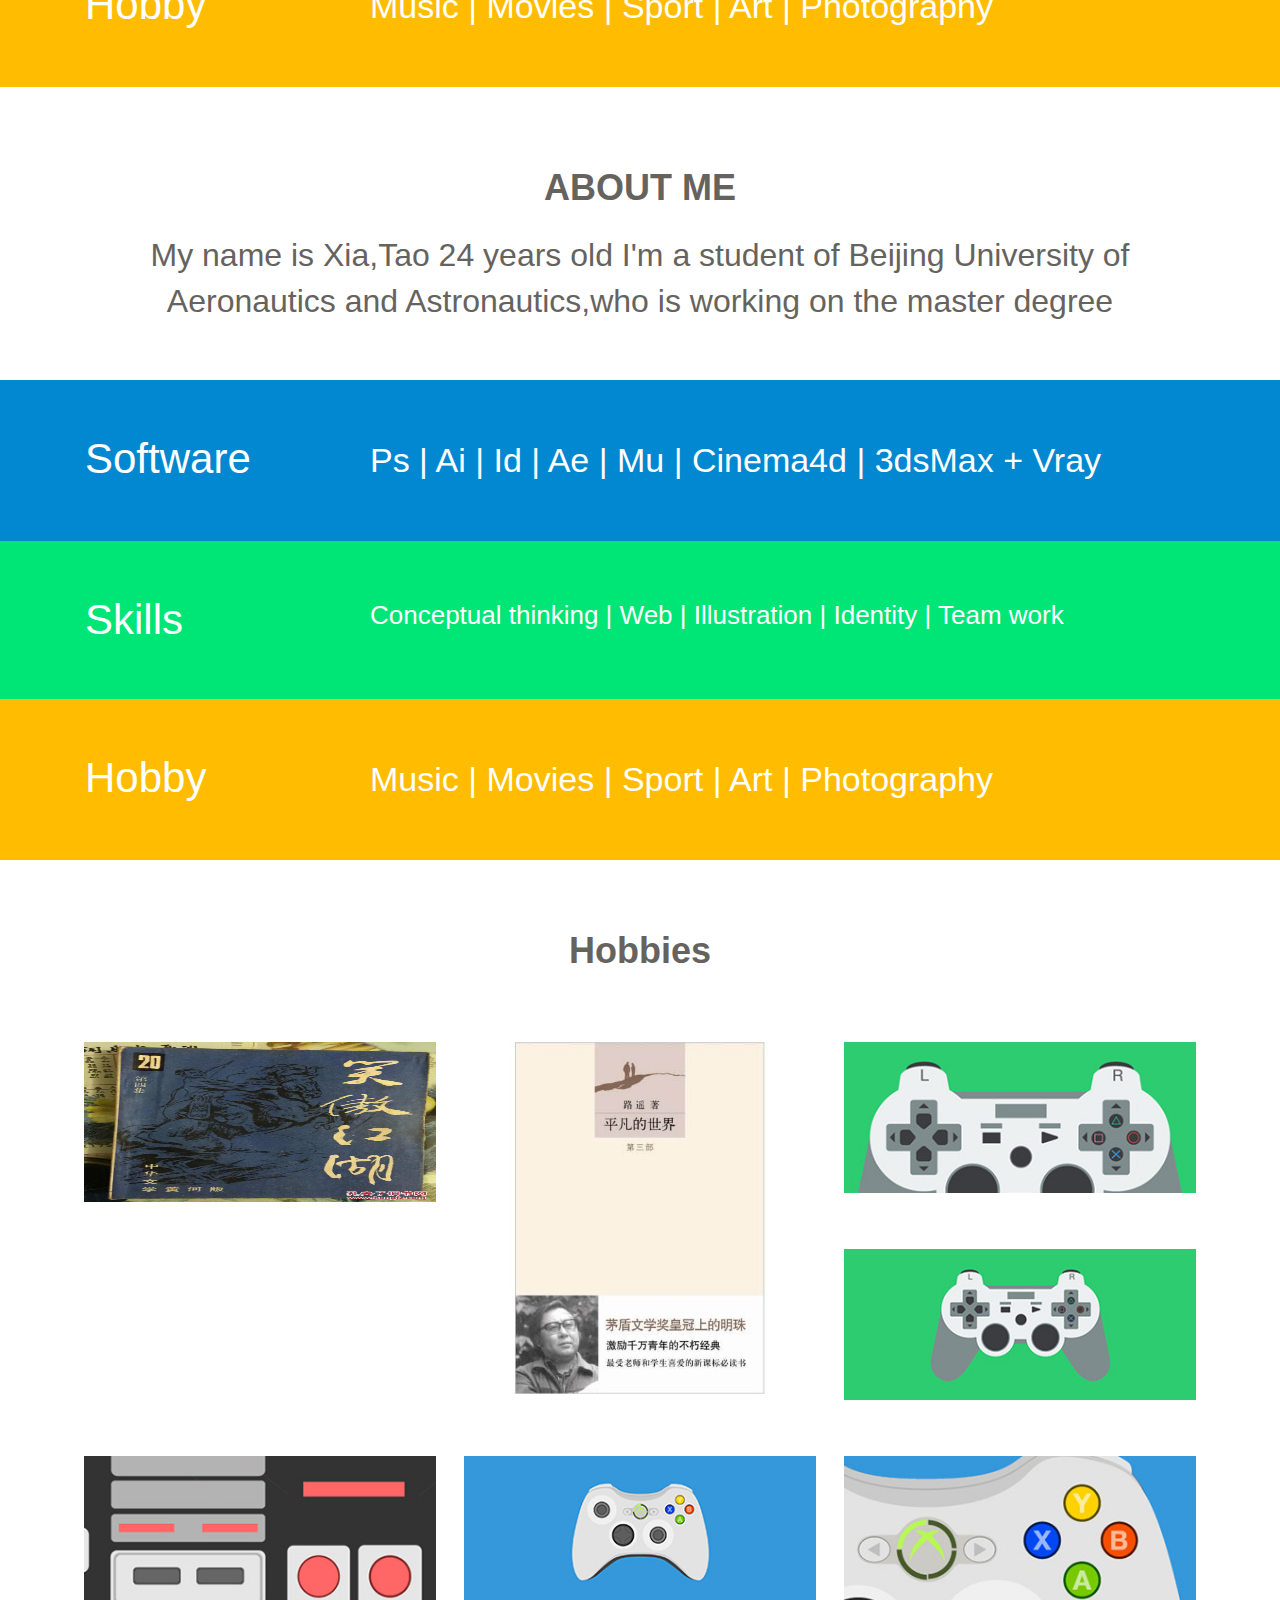
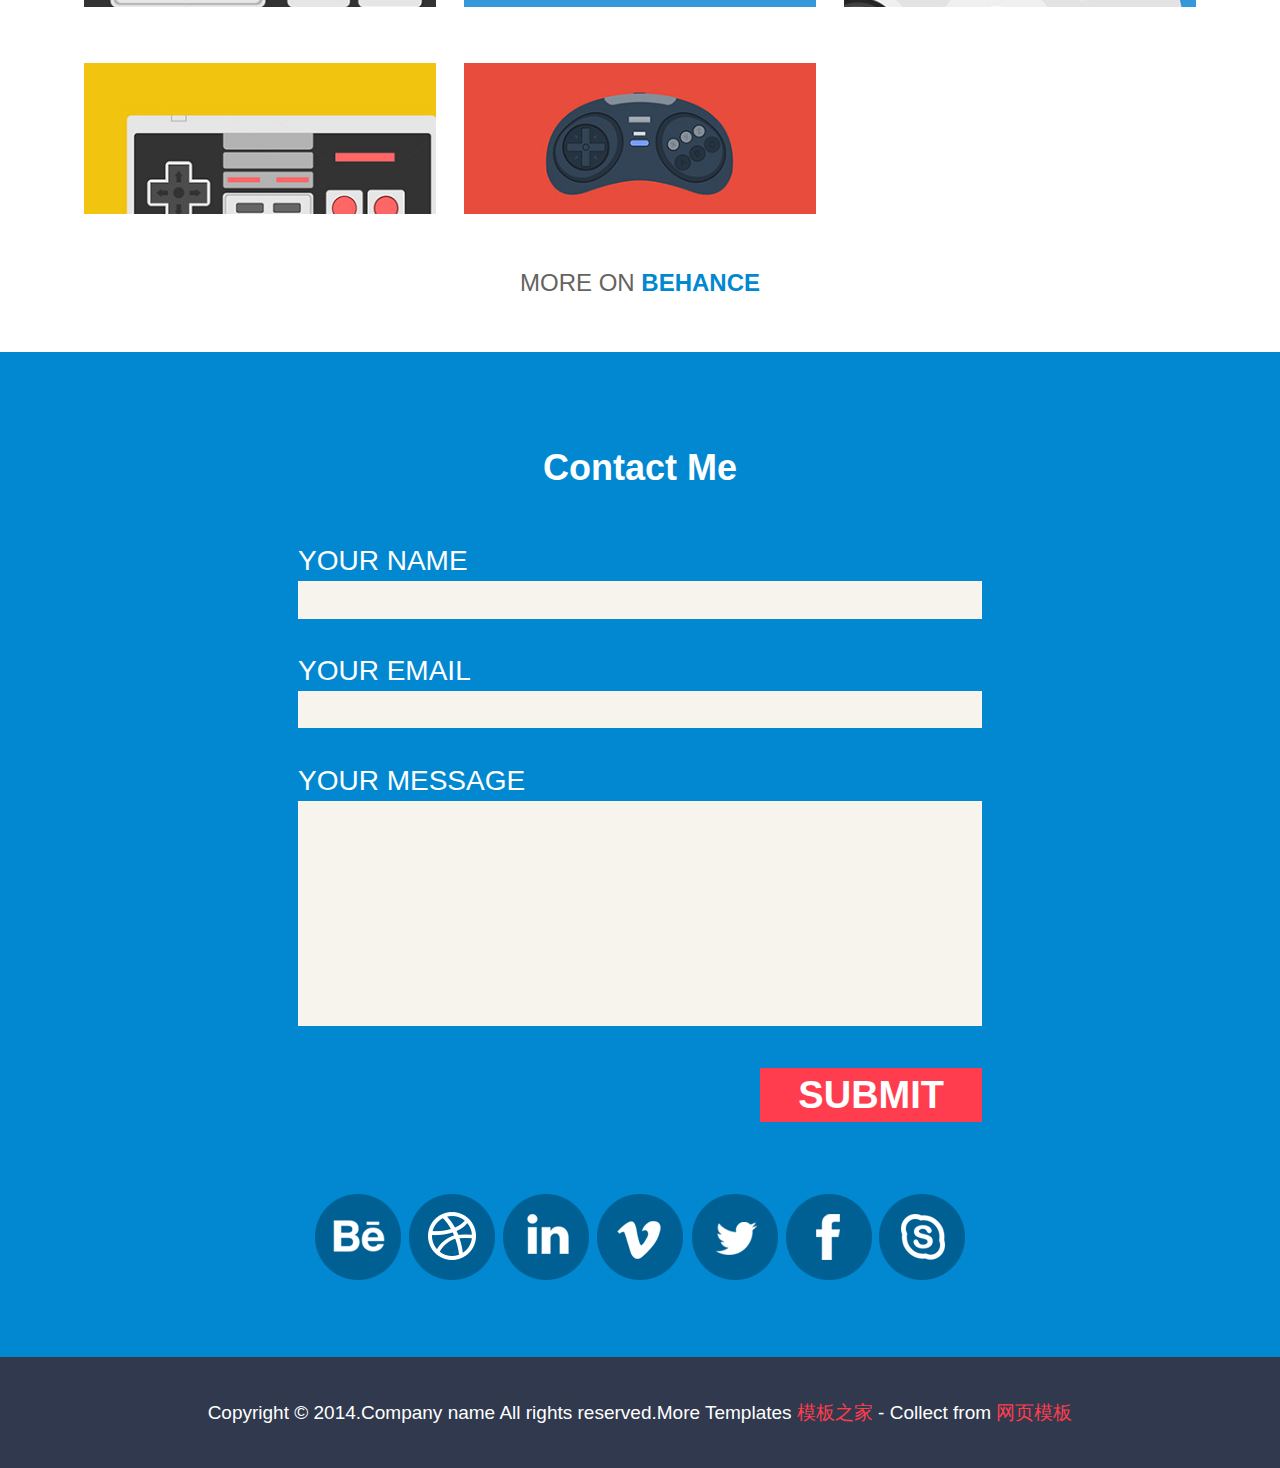
==== commit f171a5c4: "修改" ====
--- a/index.html
+++ b/index.html
@@ -33,7 +33,7 @@
 			   <span class="menu"> </span>
 			      <ul>
 				      <li><a href="#aboutus" class="scroll">About Me</a></li>
-					  <li><a href="#work" class="scroll">Education History&&Achievement</a></li>
+					  <li><a href="#Education" class="scroll">Education History&&Achievement</a></li>
 					  <li><a href="#work" class="scroll">Current Research</a></li>
 					  <li><a href="#work" class="scroll">Hobbies</a></li>					  
 					  <li><a href="#contact" class="scroll">Contact me</a></li>
@@ -60,11 +60,9 @@
 				   <article style="position: absolute; width: 100%; opacity: 0;"> 
 				   	<div class="banner-wrap">
 				   	       <div class="bannertop_box">
-				   		 		<h1>HELLO,<span>XIA Tao</span></h1>
-								<label>graphic / web / motion designer</label>
-								<p>Slider for your work.pictures yours recent projects or something like that.</p>
-				   		 	    <p>You can put your own stuff such as other text information, images etc. </p>
-							    <p>That's absolutely <span class="bold">free</span> template. Ihope you enjoy it!<span class="bold block">Thank you.</span></p>
+				   		 		<h1>HELLO,<span>WELCOME TO MY PERSONAL WEB PAGE!</span></h1>
+				   		 		<br/>
+								<label>student /ICS/computer vision</label>
 							</div>
 							
 				   		 	<div class="banner_right">
@@ -128,7 +126,7 @@
 	    <div class="about-section-head text-center">
 		   <div class="container">
 		      <h3>ABOUT ME</h3>
-			  <p>Well, you can write something about yourself. For example, full name,  age, your geolocation and etc. And specific of your work. Maybe your work focused on UI / Web / Graphic or Motion design. I don't know :)</p>
+			  <p>My name is Xia,Tao 24 years old I'm a student of Beijing University of Aeronautics and Astronautics,who is working on the master degree</p>
 		   </div>
 		</div>
 		<div class="about-section-grids">
@@ -168,6 +166,51 @@
 		</div>
 	</div>
 	<!-- about-section-ends -->
+	<!-- education-section-starts -->
+	    <div class="about-section" id="Education">
+	    <div class="about-section-head text-center">
+		   <div class="container">
+		      <h3>ABOUT ME</h3>
+			  <p>My name is Xia,Tao 24 years old I'm a student of Beijing University of Aeronautics and Astronautics,who is working on the master degree</p>
+		   </div>
+		</div>
+		<div class="about-section-grids">
+		    <div class="about-section-top-grid">
+			   <div class="container">
+			       <div class="col-md-3 about-section-top-left-grid">
+				      <h4>Software</h4>
+				   </div>
+				   <div class="col-md-9 about-section-top-right-grid">
+				      <p>Ps | Ai | Id | Ae | Mu | Cinema4d | 3dsMax + Vray</p>
+				   </div>
+				   <div class="clearfix"></div>
+			   </div>
+			</div>
+			<div class="about-section-middle-grid">
+			   <div class="container">
+			       <div class="col-md-3 about-section-middle-left-grid">
+				      <h4>Skills</h4>
+				   </div>
+				   <div class="col-md-9 about-section-middle-right-grid">
+				      <p>Conceptual thinking | Web | Illustration | Identity | Team work</p>
+				   </div>
+				   <div class="clearfix"></div>
+			   </div>
+			</div>
+			<div class="about-section-bottom-grid">
+			   <div class="container">
+			       <div class="col-md-3 about-section-bottom-left-grid">
+				      <h4>Hobby</h4>
+				   </div>
+				   <div class="col-md-9 about-section-bottom-right-grid">
+				      <p>Music | Movies | Sport | Art | Photography</p>
+				   </div>
+				   <div class="clearfix"></div>
+			   </div>
+			</div>
+		</div>
+	</div>
+	<!-- education-section-ends -->
 	<div class="tlinks">Collect from <a href="http://www.cssmoban.com/" >网页模板</a></div>
 	<!-- work-section-starts -->
 	<div class="work-section" id="work">
@@ -179,7 +222,8 @@
 					<div class="portfolio card mix_all" data-cat="card" style="display: inline-block; opacity: 1;">
 						 <div class="portfolio-wrapper">	
 							<a class="lightbox" href="#goofy">
-								   <img src="images/pic1.jpg" class="img-responsive" alt="" />
+								   <img src="images/pic1.jpg" class="img-responsive"
+								   style="width: 373px; height: 160px" alt="" />
 						  	
 								</a> 
 								<div class="lightbox-target" id="goofy">
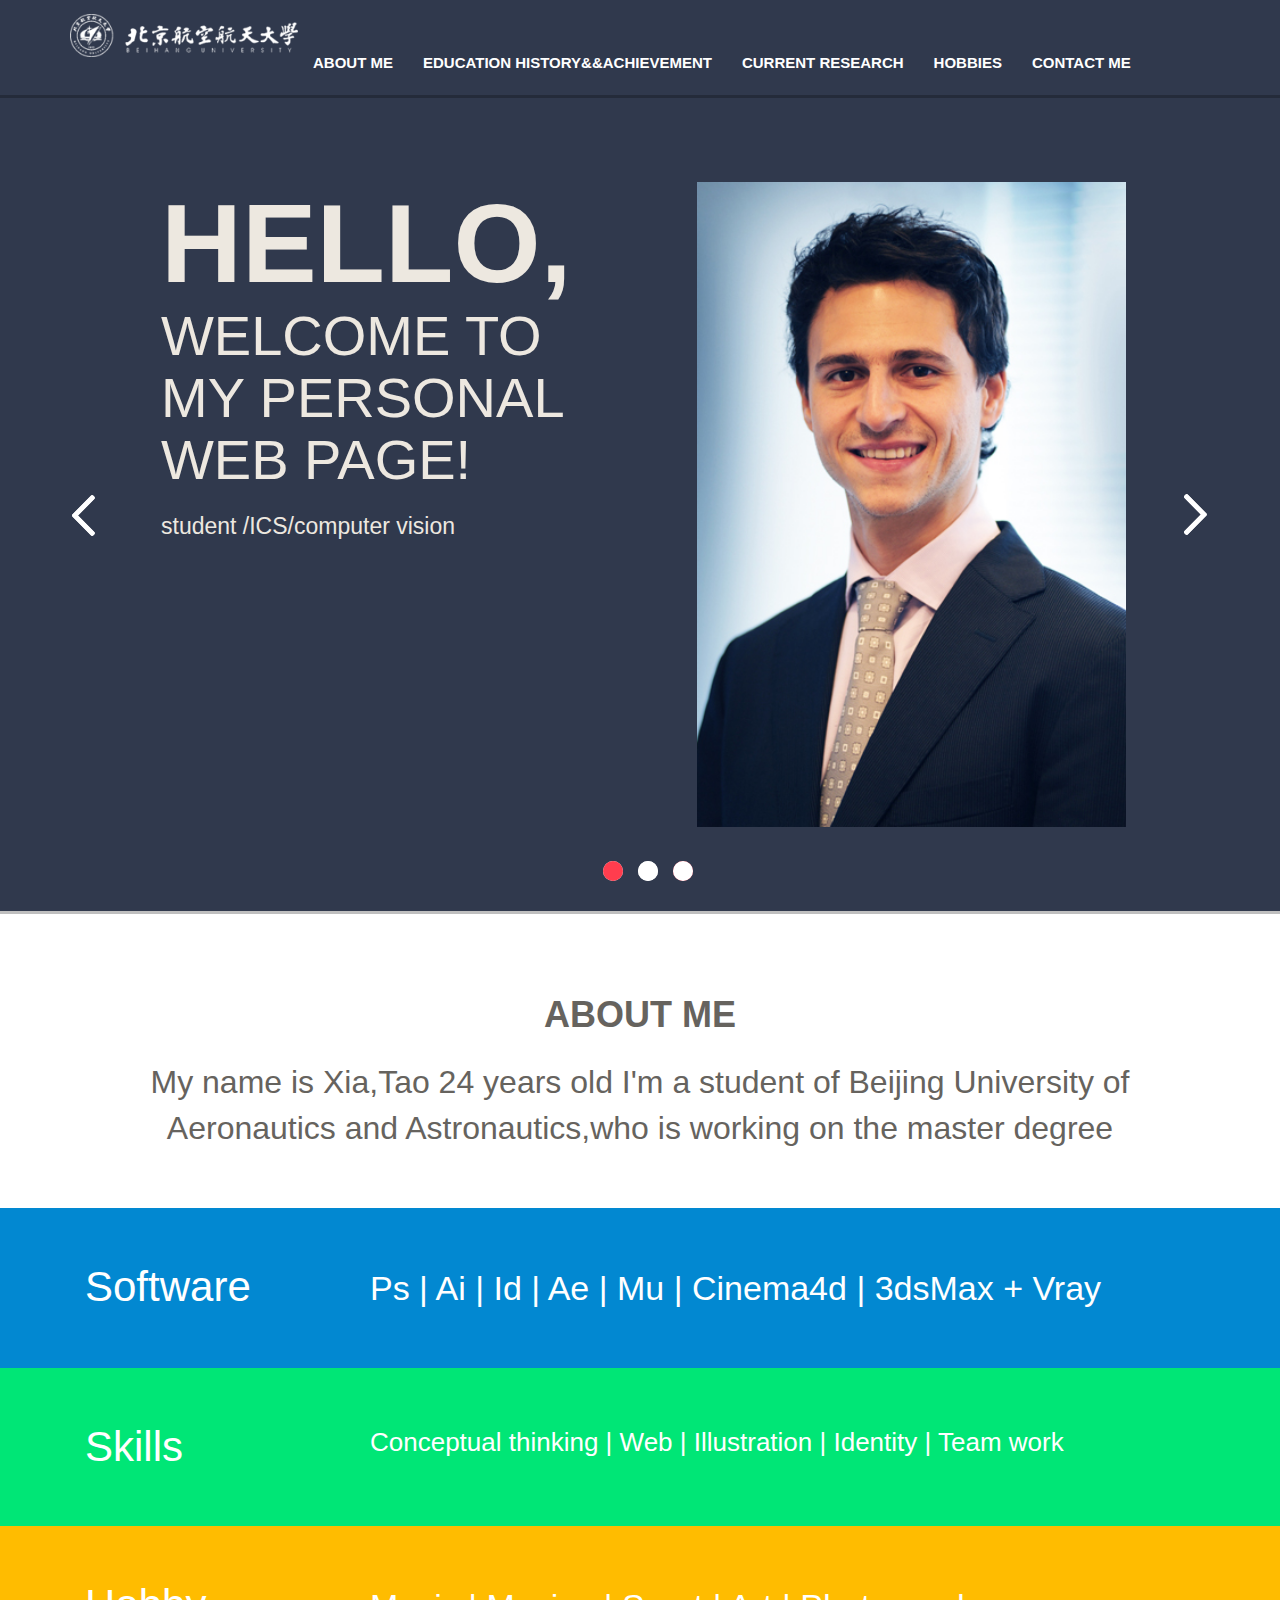
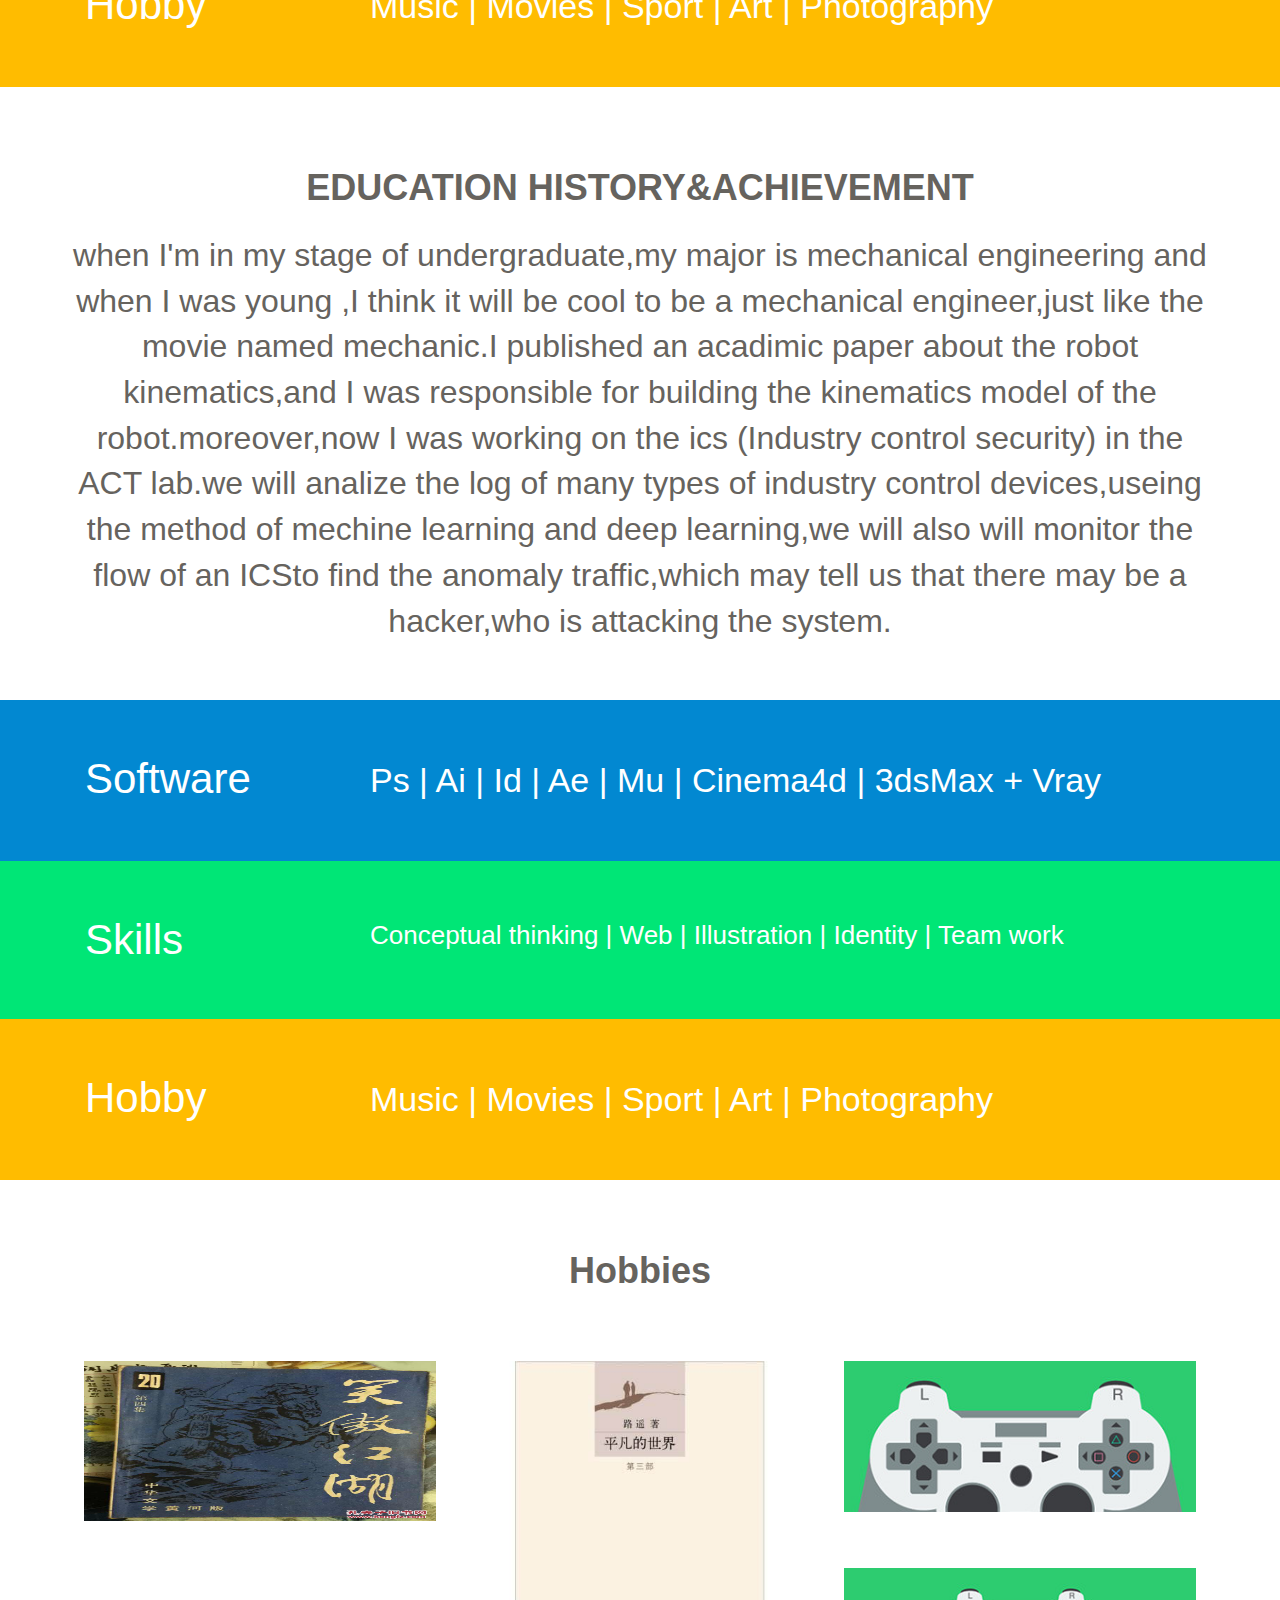
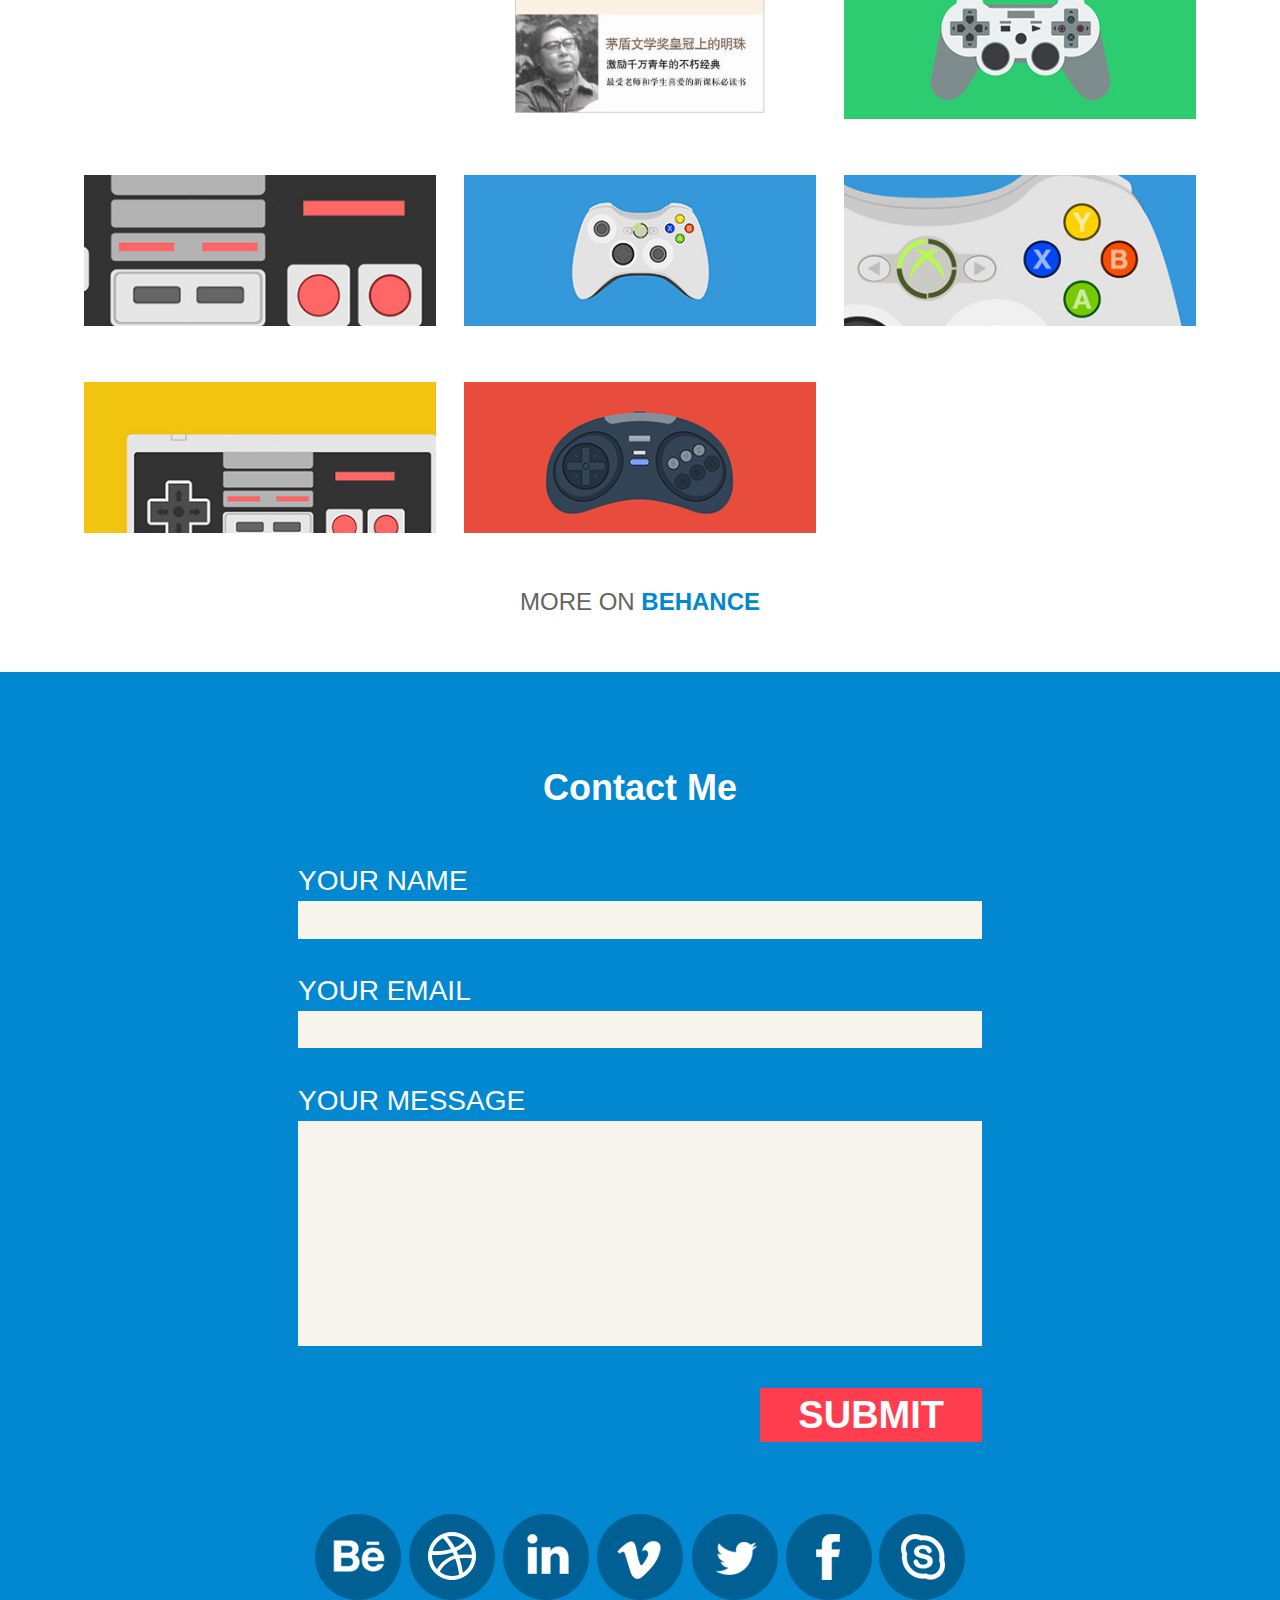
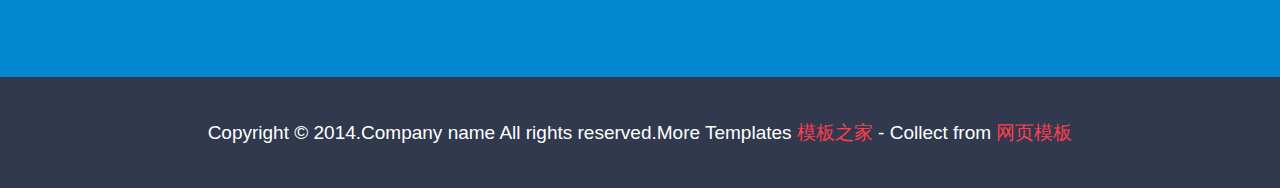
==== commit ec8056ca: "EDUCATION history模块" ====
--- a/index.html
+++ b/index.html
@@ -170,8 +170,8 @@
 	    <div class="about-section" id="Education">
 	    <div class="about-section-head text-center">
 		   <div class="container">
-		      <h3>ABOUT ME</h3>
-			  <p>My name is Xia,Tao 24 years old I'm a student of Beijing University of Aeronautics and Astronautics,who is working on the master degree</p>
+		      <h3>EDUCATION HISTORY&ACHIEVEMENT</h3>
+			  <p>when I'm in my stage of undergraduate,my major is mechanical engineering and when I was young ,I think it will be cool to be a mechanical engineer,just like the movie named mechanic.I published an acadimic paper about the robot kinematics,and I was responsible for building the kinematics model of the robot.moreover,now I was working on the ics (Industry control security) in the ACT lab.we will analize the log of many types of industry control devices,useing the method of mechine learning and deep learning,we will also will monitor the flow of an ICSto find the anomaly traffic,which may tell us that there may be a hacker,who is attacking the system.</p>
 		   </div>
 		</div>
 		<div class="about-section-grids">
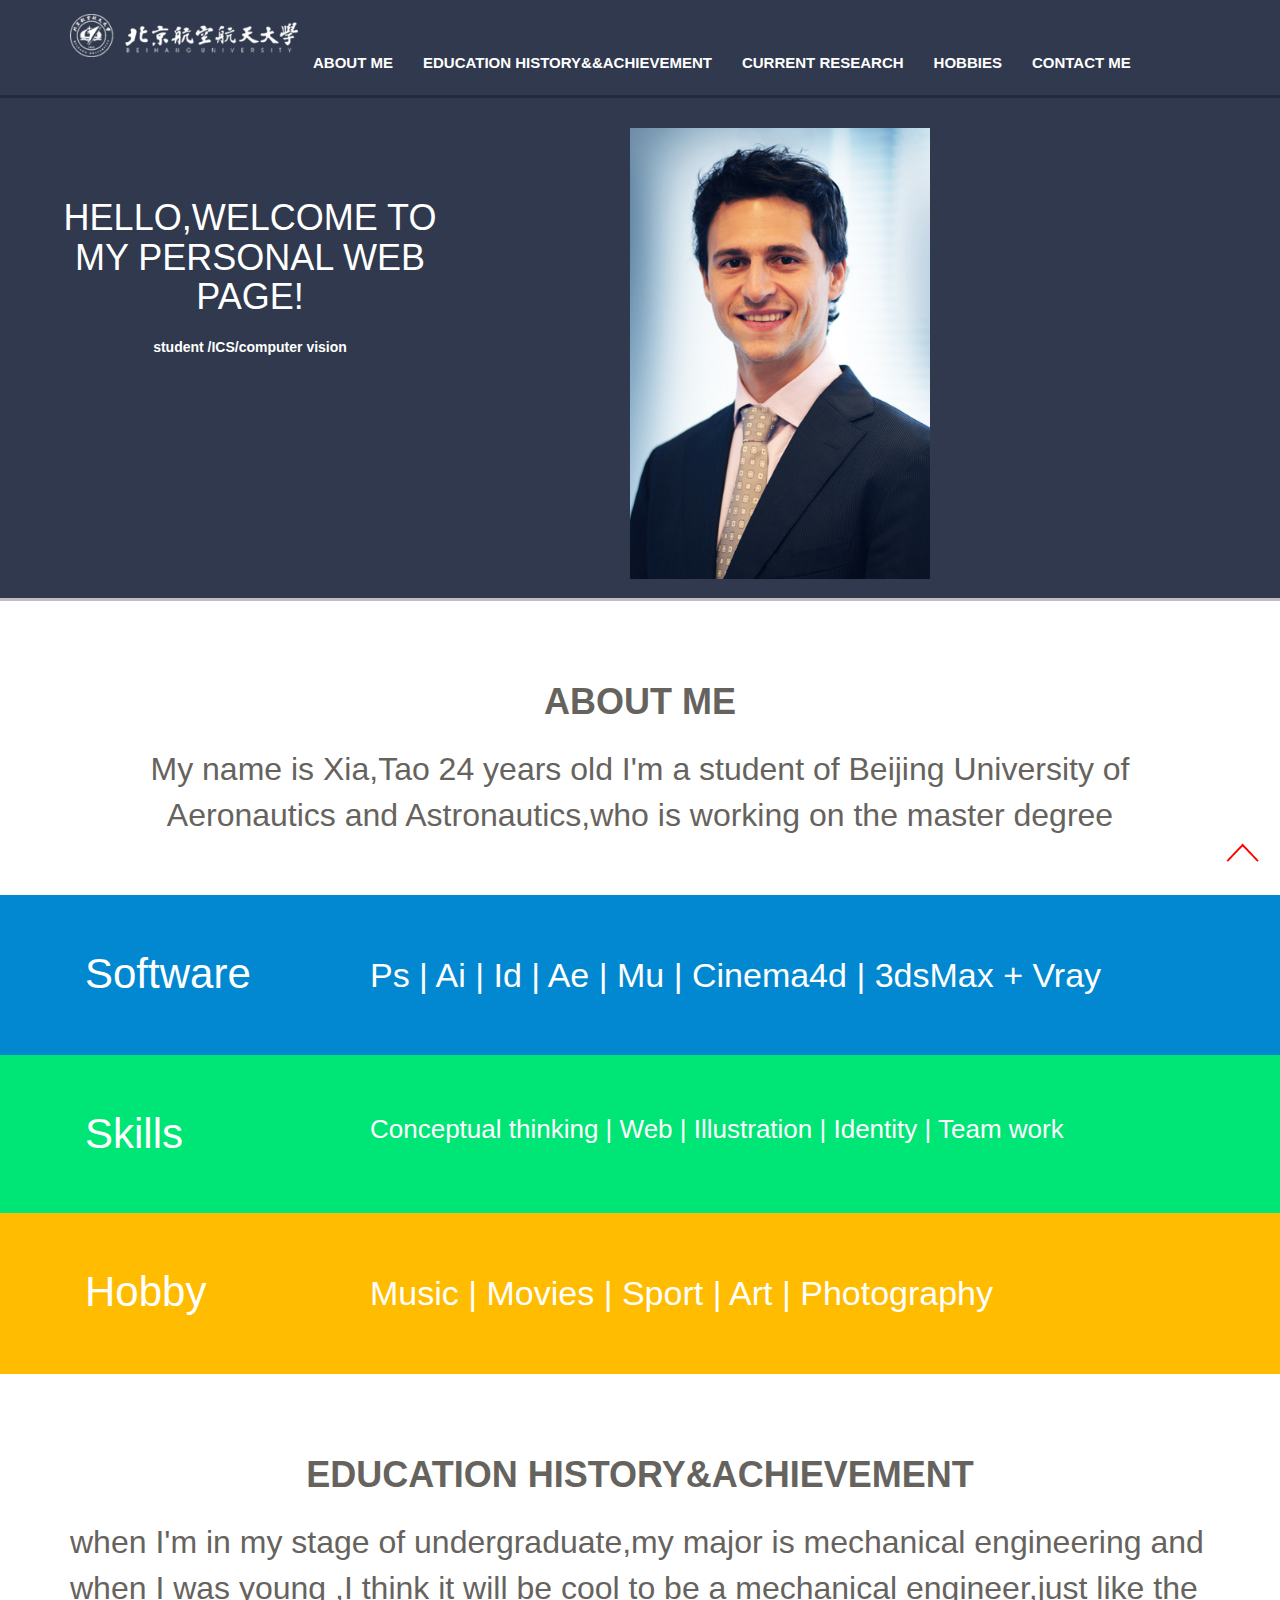
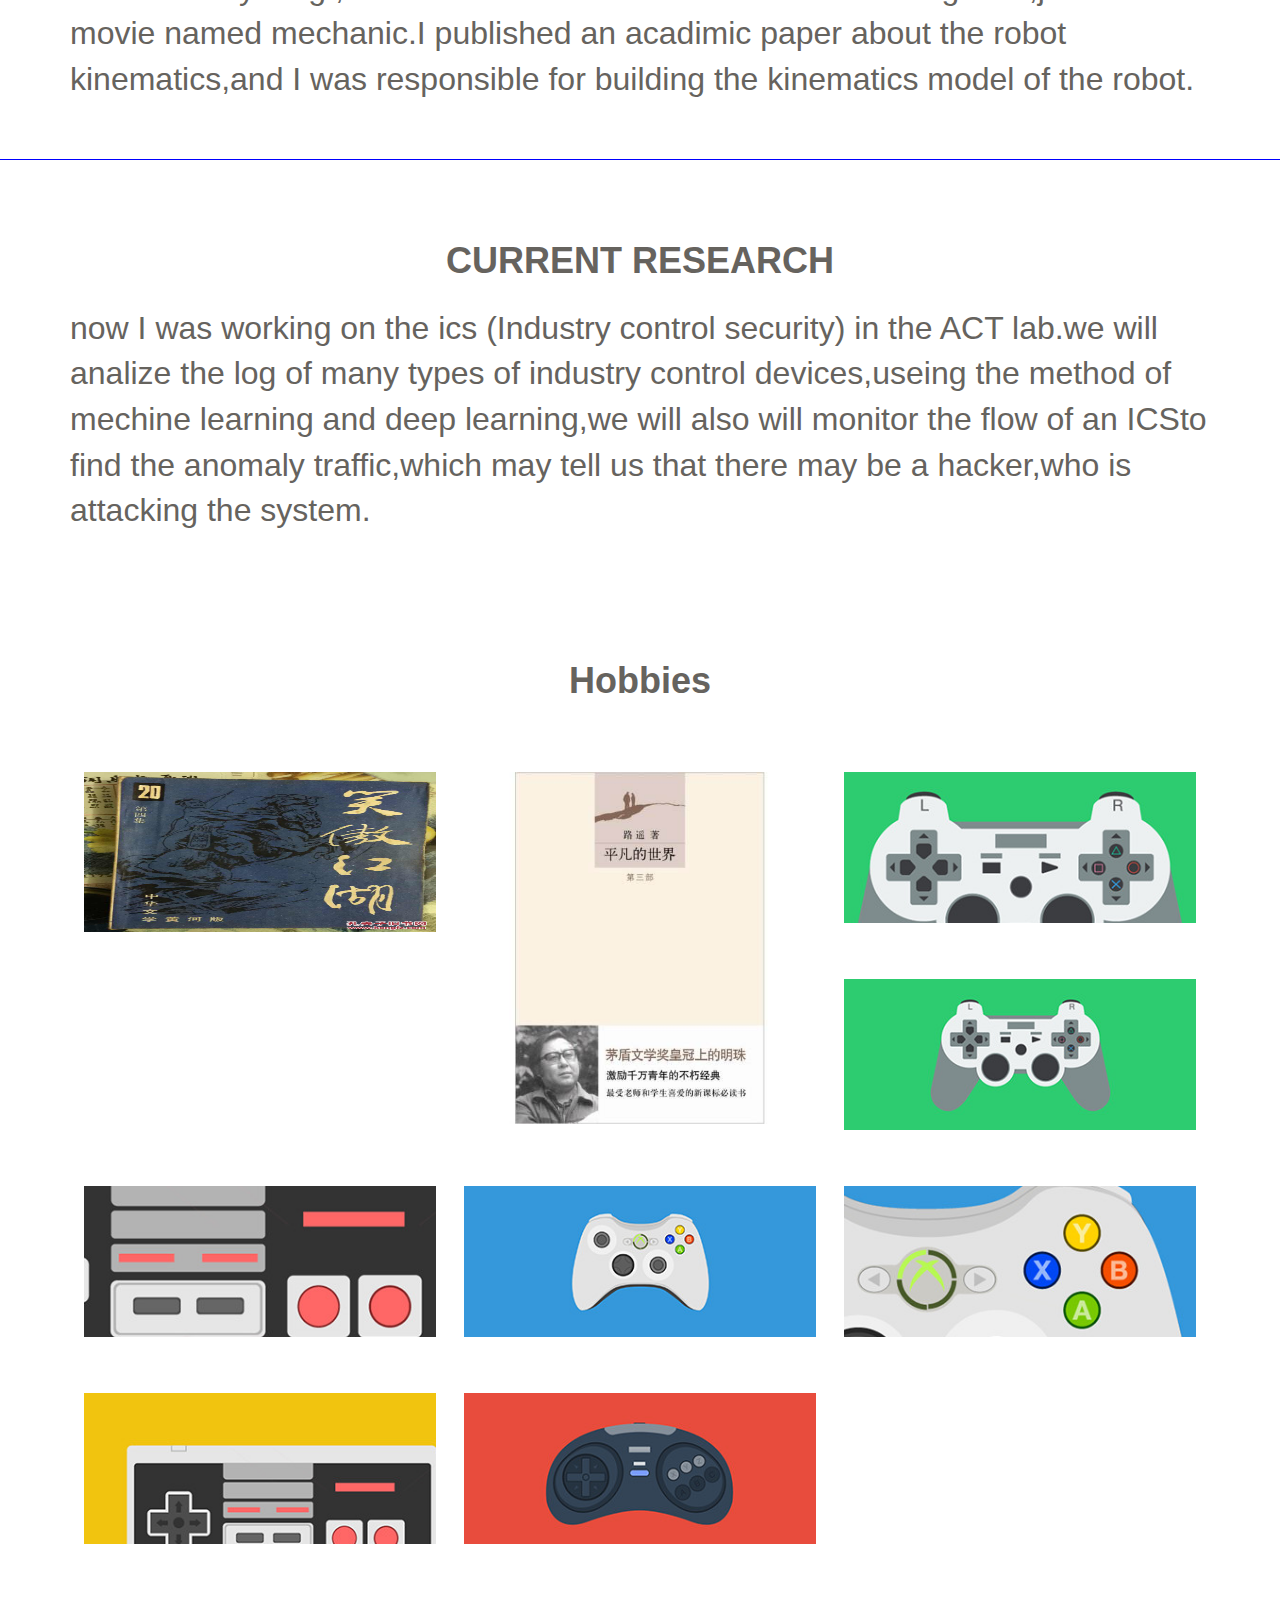
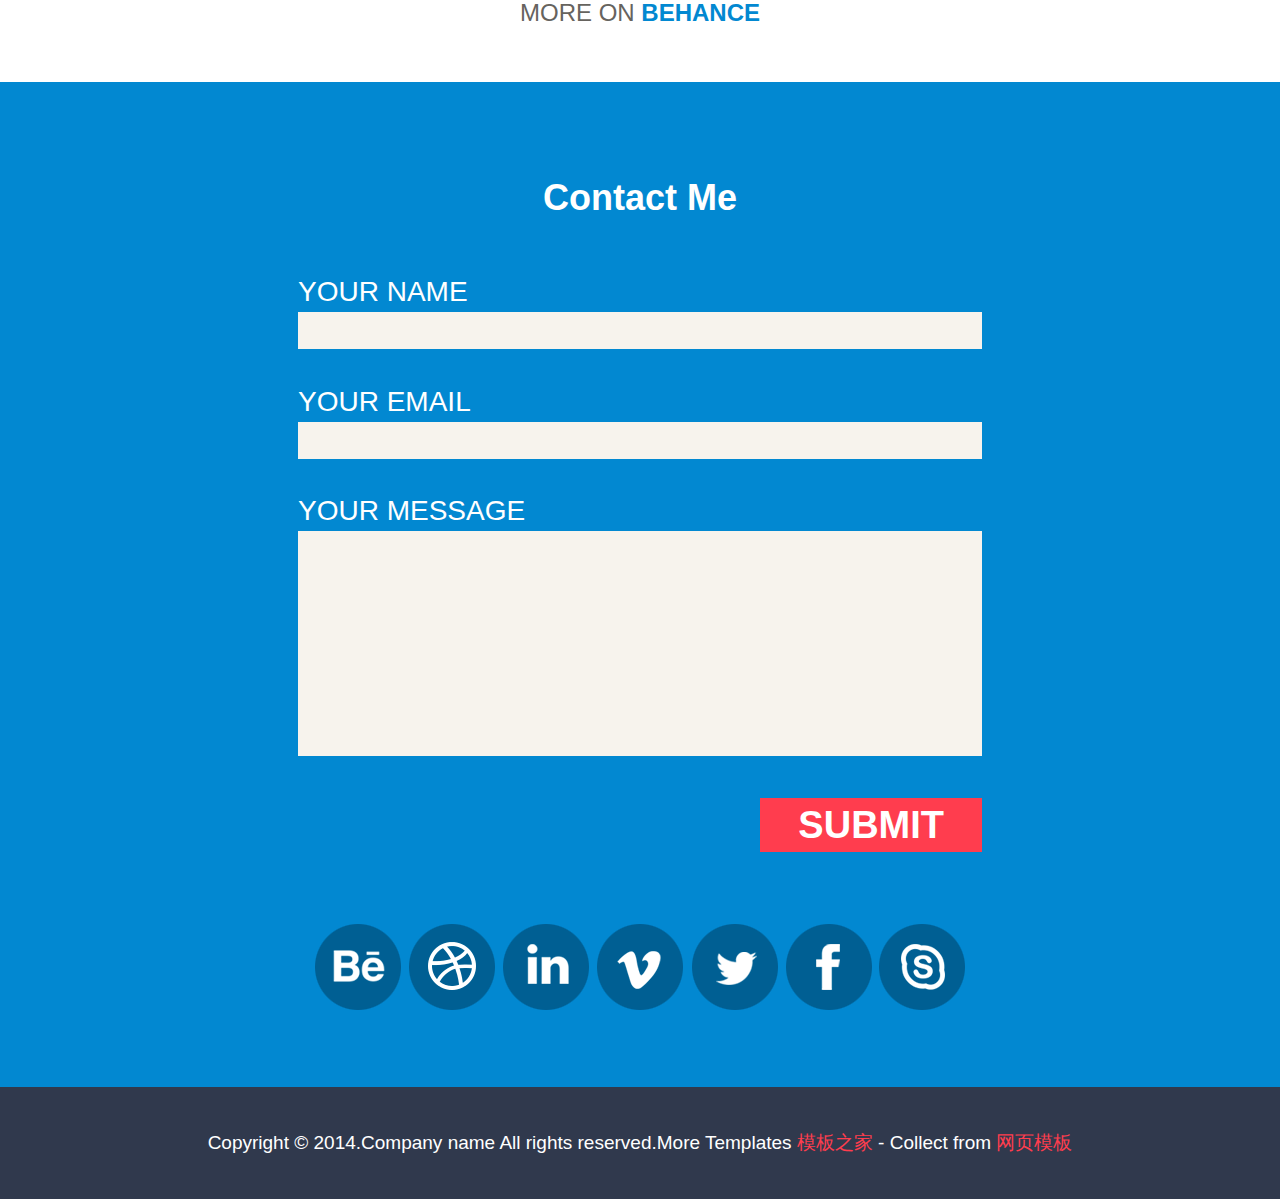
==== commit 75702d07: "删除轮播图" ====
--- a/index.html
+++ b/index.html
@@ -7,10 +7,9 @@
 <link href="css/style.css" rel="stylesheet" type="text/css" media="all" />
 <!-- Custom Theme files -->
 <meta name="viewport" content="width=device-width, initial-scale=1">
-<script type="application/x-javascript"> addEventListener("load", function() { setTimeout(hideURLbar, 0); }, false); function hideURLbar(){ window.scrollTo(0,1); } </script>
 <!-- jQuery (necessary for Bootstrap's JavaScript plugins) -->
 <script src="js/jquery.min.js"></script>
-<script type="text/javascript" src="js/move-top.js"></script>
+<!-- <script type="text/javascript" src="js/move-top.js"></script>
 <script type="text/javascript" src="js/easing.js"></script>
 <script type="text/javascript">
 			jQuery(document).ready(function($) {
@@ -19,7 +18,7 @@
 					$('html,body').animate({scrollTop:$(this.hash).offset().top},1200);
 				});
 			});
-		</script>
+		</script> -->
 </head>
 <body>
   <!-- header-section-starts -->
@@ -34,7 +33,7 @@
 			      <ul>
 				      <li><a href="#aboutus" class="scroll">About Me</a></li>
 					  <li><a href="#Education" class="scroll">Education History&&Achievement</a></li>
-					  <li><a href="#work" class="scroll">Current Research</a></li>
+					  <li><a href="#RESEARCH" class="scroll">Current Research</a></li>
 					  <li><a href="#work" class="scroll">Hobbies</a></li>					  
 					  <li><a href="#contact" class="scroll">Contact me</a></li>
 					  <div class="clearfix"></div>
@@ -54,71 +53,32 @@
 	   </div>
     
 	<div class="index-banner">
-	  <div class="container">
-       	   <div class="wmuSlider example1">
-			   <div class="wmuSliderWrapper">
-				   <article style="position: absolute; width: 100%; opacity: 0;"> 
-				   	<div class="banner-wrap">
-				   	       <div class="bannertop_box">
+	  <div>
+       	   <div>
+			   <div style="height: 500px;">
+				   <div style="position: absolute; width: 100%; display: block;"> 
+				   	<div style="text-align: center;">
+				   	       <div style="float: left;margin-top: 100px;color: #fff;width: 400px;margin-left: 50px;">
 				   		 		<h1>HELLO,<span>WELCOME TO MY PERSONAL WEB PAGE!</span></h1>
 				   		 		<br/>
 								<label>student /ICS/computer vision</label>
 							</div>
 							
-				   		 	<div class="banner_right">
-				   		 		<img src="images/slider-img2.jpg" class="img-responsive" alt="" />
+				   		 	<div style="float: left;margin-top: 30px;margin-left: 180px;">
+				   		 		<img src="images/slider-img2.jpg" alt="" width="300px" />
 				   		 	</div>
-				   		 	<div class="clearfix"></div>
+				   		 	<div></div>
 				   	  </div>
-					</article>
-				   <article style="position: relative; width: 100%; opacity: 1;"> 
-				   	   <div class="banner-wrap">
-				   	      <div class="bannertop_box">
-                               <h1>HAI,<span>I LOREM IPSUM</span></h1>
-								<label>design / chrome / developer</label>
-								<p>when unknown printer took galley of type Ipsum is not simply random text.</p>
-				   		 	    <p>There are many variations passages of Lorem available, images etc. </p>
-							    <p>The standard since <span class="bold">1500s</span> template. Ihope you enjoy it!<span class="bold block">Lorem Ipsum.</span></p>
-				   		 	</div>
-							
-				   		 	<div class="banner_right">
-				   		 		<img src="images/slider-img1.jpg" class="img-responsive" alt="" />
-				   		 	</div>
-				   		 	<div class="clearfix"></div>
-				   		</div>
-				   </article>
-				   <article style="position: absolute; width: 100%; opacity: 0;">
-				   	  <div class="banner-wrap">
-				   	       <div class="bannertop_box">
-			                  <h1>DONE,<span>THE TEMPLATE</span></h1>
-								<label>web / smartphone / mobile</label>
-								<p>Sed ut perspiciatis un omnis natus error voluptatem nulla pariatur.</p>
-				   		 	    <p>But I must explain to you how all mistaken idea of denouncing pleasure. </p>
-							    <p>The Lorem <span class="bold">therefore</span> template. Ihope you enjoy it!<span class="bold block">welcome</span></p>
-				   		 	</div>
-							
-				   		 	<div class="banner_right">
-				   		 		<img src="images/slider-img.jpg" class="img-responsive" alt="" />
-				   		 	</div>
-				   		 	<div class="clearfix"></div>
-				   		 </div>
-					 </article>
+					</div>
 				 </div>
-				<a class="wmuSliderPrev">Previous</a><a class="wmuSliderNext">Next</a>
-                <ul class="wmuSliderPagination">
-                	<li><a href="#" class="">0</a></li>
-                	<li><a href="#" class="">1</a></li>
-                	<li><a href="#" class="wmuActive">2</a></li>
-                </ul>
             </div>
-            <script src="js/jquery.wmuSlider.js"></script> 
-			  <script>
-       			$('.example1').wmuSlider();         
-   		     </script> 	           	      
       </div>
 	  </div>
 	  </div>
   <!-- header-section-ends -->
+
+
+
   <!-- content-starts -->
   <div class="content">
   <!-- about-section-starts -->
@@ -166,52 +126,28 @@
 		</div>
 	</div>
 	<!-- about-section-ends -->
+
 	<!-- education-section-starts -->
-	    <div class="about-section" id="Education">
+	    <div class="about-section" id="Education" style="border-bottom: 1px solid blue;">
 	    <div class="about-section-head text-center">
 		   <div class="container">
 		      <h3>EDUCATION HISTORY&ACHIEVEMENT</h3>
-			  <p>when I'm in my stage of undergraduate,my major is mechanical engineering and when I was young ,I think it will be cool to be a mechanical engineer,just like the movie named mechanic.I published an acadimic paper about the robot kinematics,and I was responsible for building the kinematics model of the robot.moreover,now I was working on the ics (Industry control security) in the ACT lab.we will analize the log of many types of industry control devices,useing the method of mechine learning and deep learning,we will also will monitor the flow of an ICSto find the anomaly traffic,which may tell us that there may be a hacker,who is attacking the system.</p>
+			  <p style="text-align: left;">when I'm in my stage of undergraduate,my major is mechanical engineering and when I was young ,I think it will be cool to be a mechanical engineer,just like the movie named mechanic.I published an acadimic paper about the robot kinematics,and I was responsible for building the kinematics model of the robot.</p>
 		   </div>
 		</div>
-		<div class="about-section-grids">
-		    <div class="about-section-top-grid">
-			   <div class="container">
-			       <div class="col-md-3 about-section-top-left-grid">
-				      <h4>Software</h4>
-				   </div>
-				   <div class="col-md-9 about-section-top-right-grid">
-				      <p>Ps | Ai | Id | Ae | Mu | Cinema4d | 3dsMax + Vray</p>
-				   </div>
-				   <div class="clearfix"></div>
-			   </div>
-			</div>
-			<div class="about-section-middle-grid">
-			   <div class="container">
-			       <div class="col-md-3 about-section-middle-left-grid">
-				      <h4>Skills</h4>
-				   </div>
-				   <div class="col-md-9 about-section-middle-right-grid">
-				      <p>Conceptual thinking | Web | Illustration | Identity | Team work</p>
-				   </div>
-				   <div class="clearfix"></div>
-			   </div>
-			</div>
-			<div class="about-section-bottom-grid">
-			   <div class="container">
-			       <div class="col-md-3 about-section-bottom-left-grid">
-				      <h4>Hobby</h4>
-				   </div>
-				   <div class="col-md-9 about-section-bottom-right-grid">
-				      <p>Music | Movies | Sport | Art | Photography</p>
-				   </div>
-				   <div class="clearfix"></div>
-			   </div>
-			</div>
-		</div>
-	</div>
+		</div>
 	<!-- education-section-ends -->
-	<div class="tlinks">Collect from <a href="http://www.cssmoban.com/" >网页模板</a></div>
+
+	<!-- current-research-starts -->
+	    <div class="about-section" id="RESEARCH">
+	    <div class="about-section-head text-center">
+		   <div class="container">
+		      <h3>CURRENT RESEARCH</h3>
+			  <p style="text-align: left;">now I was working on the ics (Industry control security) in the ACT lab.we will analize the log of many types of industry control devices,useing the method of mechine learning and deep learning,we will also will monitor the flow of an ICSto find the anomaly traffic,which may tell us that there may be a hacker,who is attacking the system.</p>
+		   </div>
+		</div>
+	</div>
+	<!-- current-research-ends -->
 	<!-- work-section-starts -->
 	<div class="work-section" id="work">
 	    <div class="container">
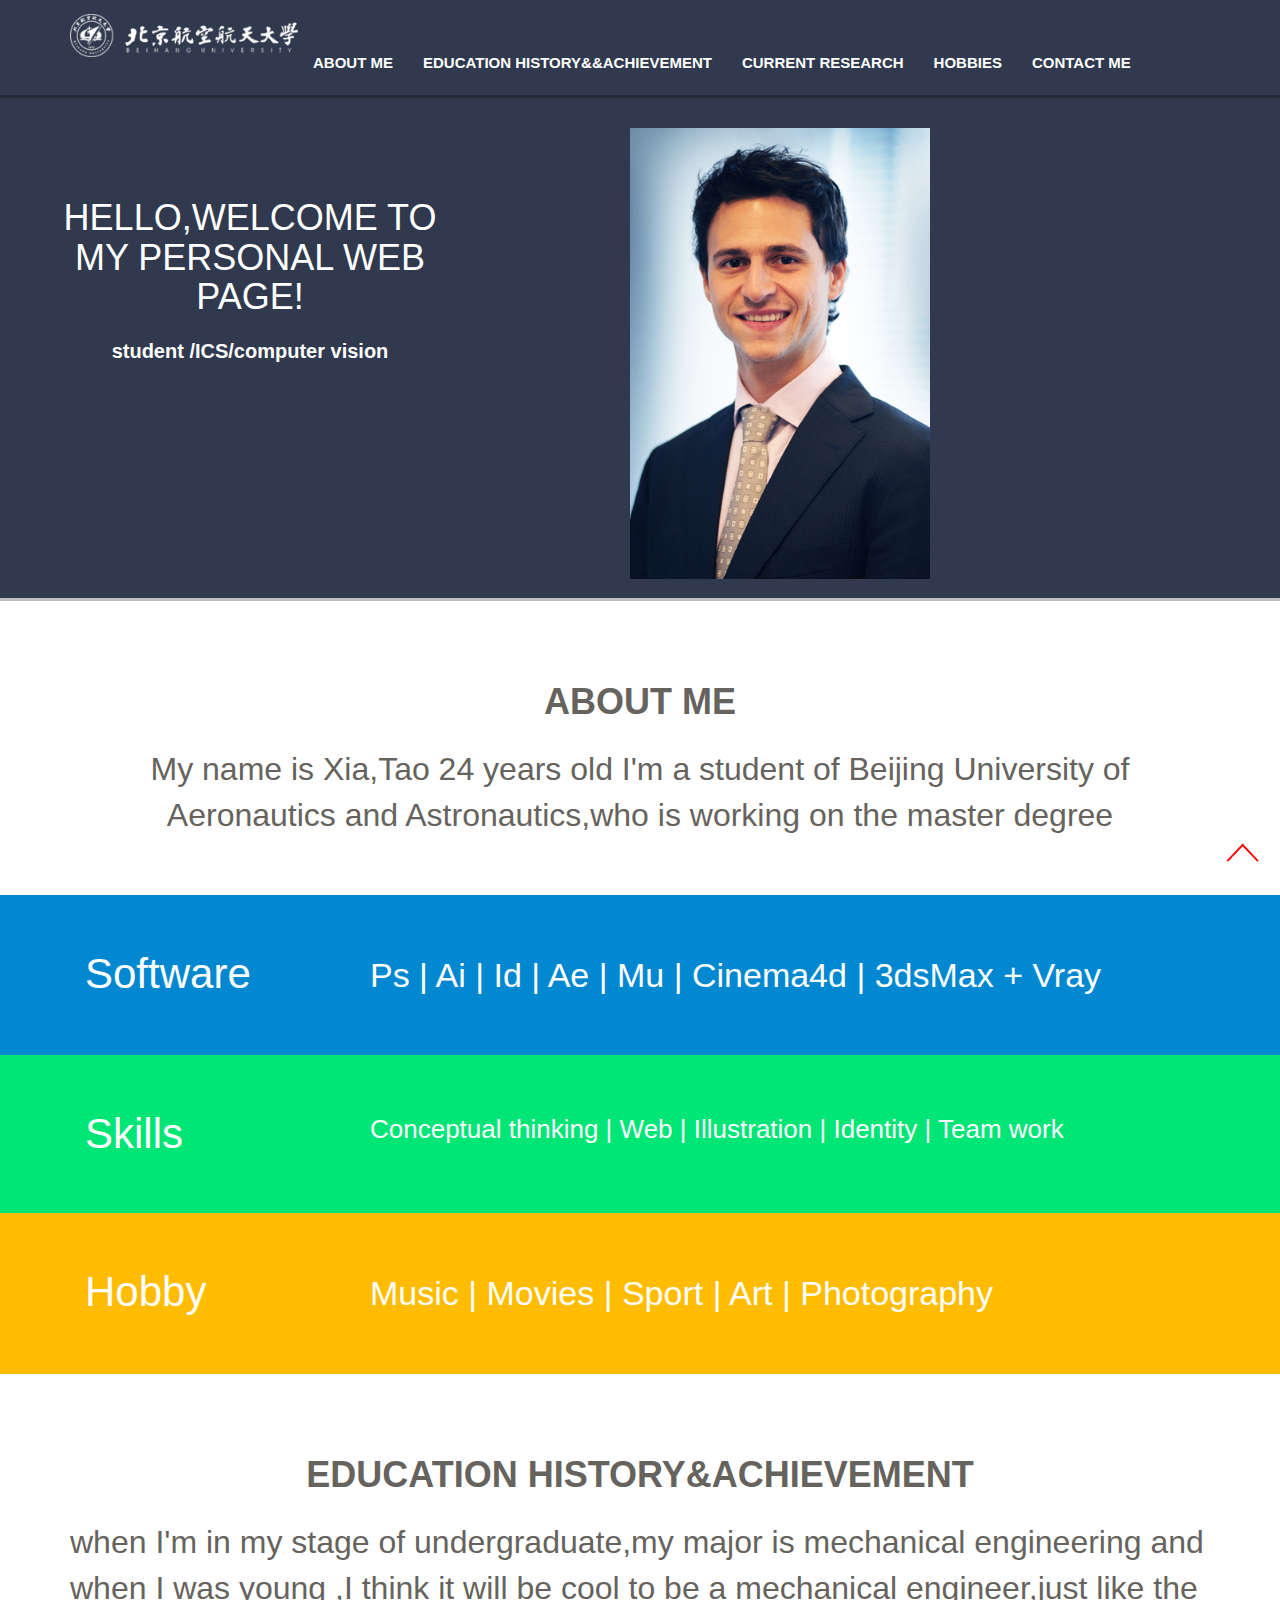
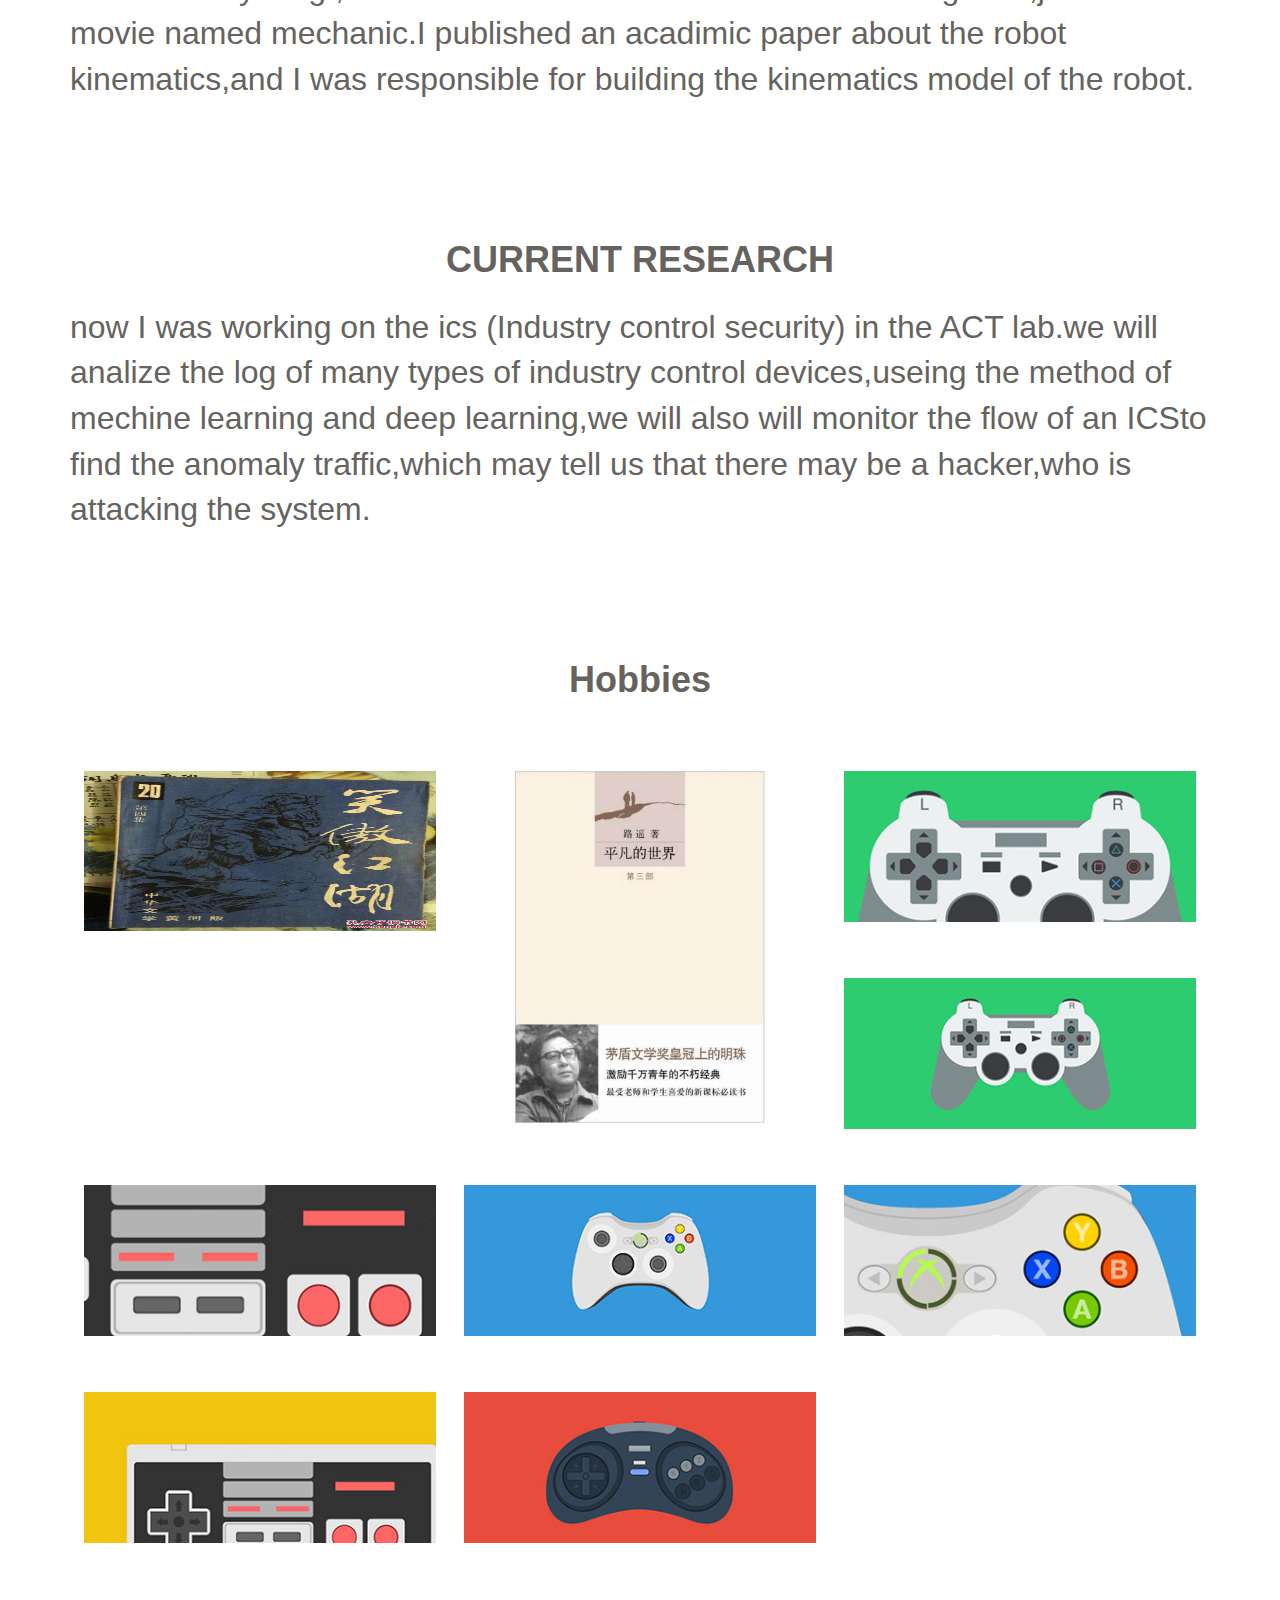
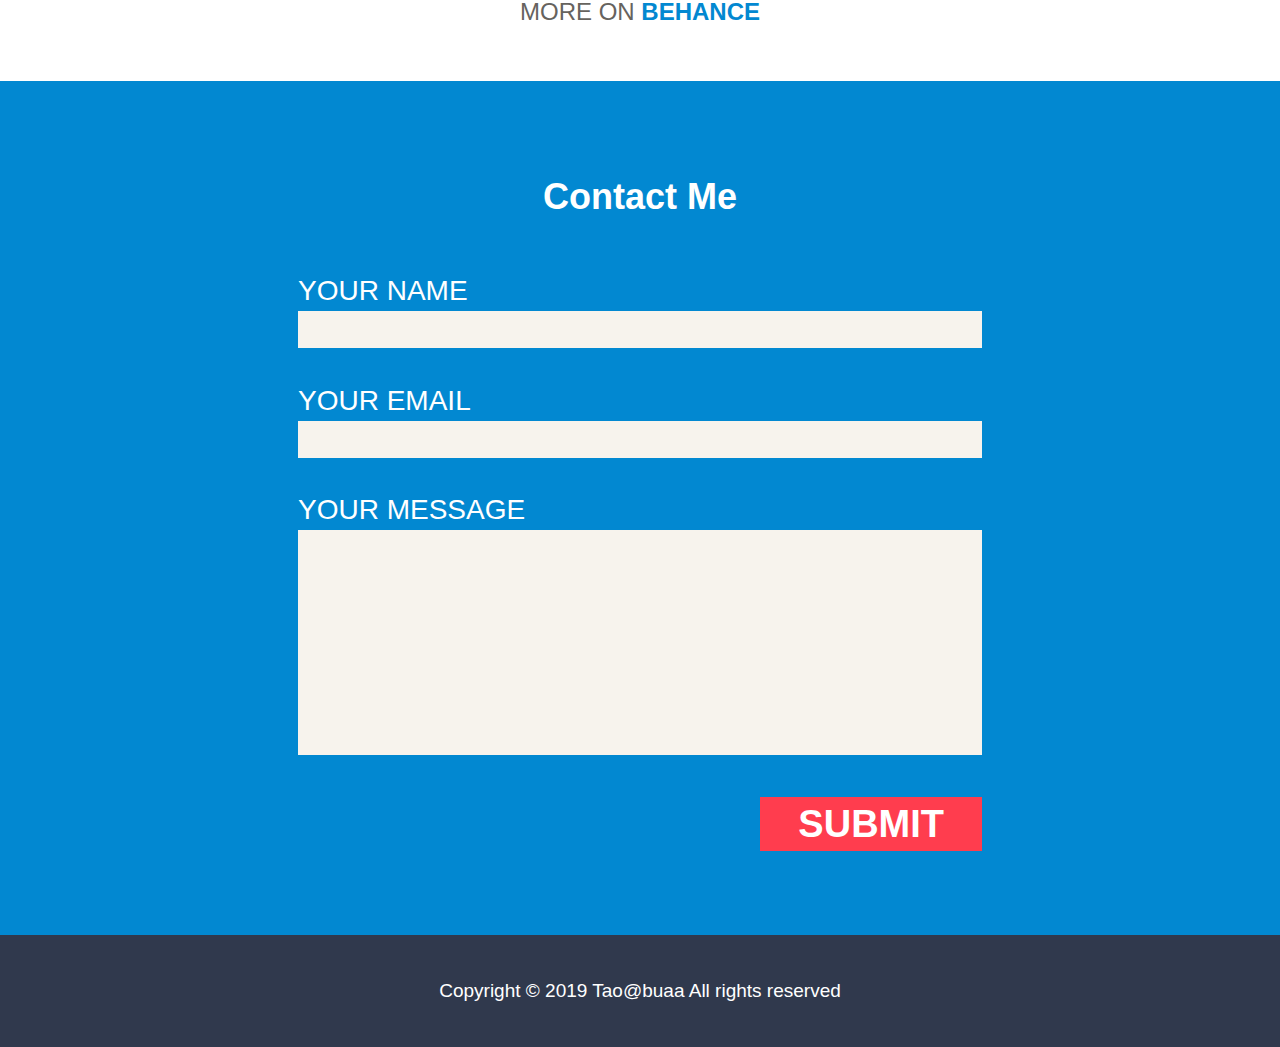
==== commit 91df1b69: "简单修改" ====
--- a/index.html
+++ b/index.html
@@ -61,7 +61,7 @@
 				   	       <div style="float: left;margin-top: 100px;color: #fff;width: 400px;margin-left: 50px;">
 				   		 		<h1>HELLO,<span>WELCOME TO MY PERSONAL WEB PAGE!</span></h1>
 				   		 		<br/>
-								<label>student /ICS/computer vision</label>
+								<label style="font-size: 20px;">student /ICS/computer vision</label>
 							</div>
 							
 				   		 	<div style="float: left;margin-top: 30px;margin-left: 180px;">
@@ -128,9 +128,9 @@
 	<!-- about-section-ends -->
 
 	<!-- education-section-starts -->
-	    <div class="about-section" id="Education" style="border-bottom: 1px solid blue;">
+	    <div class="about-section" id="Education" >
 	    <div class="about-section-head text-center">
-		   <div class="container">
+		   <div class="container" >
 		      <h3>EDUCATION HISTORY&ACHIEVEMENT</h3>
 			  <p style="text-align: left;">when I'm in my stage of undergraduate,my major is mechanical engineering and when I was young ,I think it will be cool to be a mechanical engineer,just like the movie named mechanic.I published an acadimic paper about the robot kinematics,and I was responsible for building the kinematics model of the robot.</p>
 		   </div>
@@ -274,15 +274,6 @@
 			   </div>
 			</form>
 		</div>
-		<div class="social-icons">
-		  <a href="#"><i class="behance-icon"></i></a>
-		  <a href="#"><i class="dribble-icon"></i></a>
-		  <a href="#"><i class="linkein-icon"></i></a>
-		  <a href="#"><i class="vimeo-icon"></i></a>
-		  <a href="#"><i class="twitter-icon"></i></a>
-		  <a href="#"><i class="facebook-icon"></i></a>
-		  <a href="#"><i class="skype-icon"></i></a>
-		</div>
 	</div>
 	</div>
 	<!-- contact-section-ends -->
@@ -291,7 +282,7 @@
 	<div class="footer">
 		<div class="container">
 			<div class="copyright">
-				<p>Copyright &copy; 2014.Company name All rights reserved.More Templates <a href="http://www.cssmoban.com/" target="_blank" title="模板之家">模板之家</a> - Collect from <a href="http://www.cssmoban.com/" title="网页模板" target="_blank">网页模板</a></p>
+				<p>Copyright &copy; 2019 Tao@buaa All rights reserved</p>
 			</div>
 		</div>
 	</div>
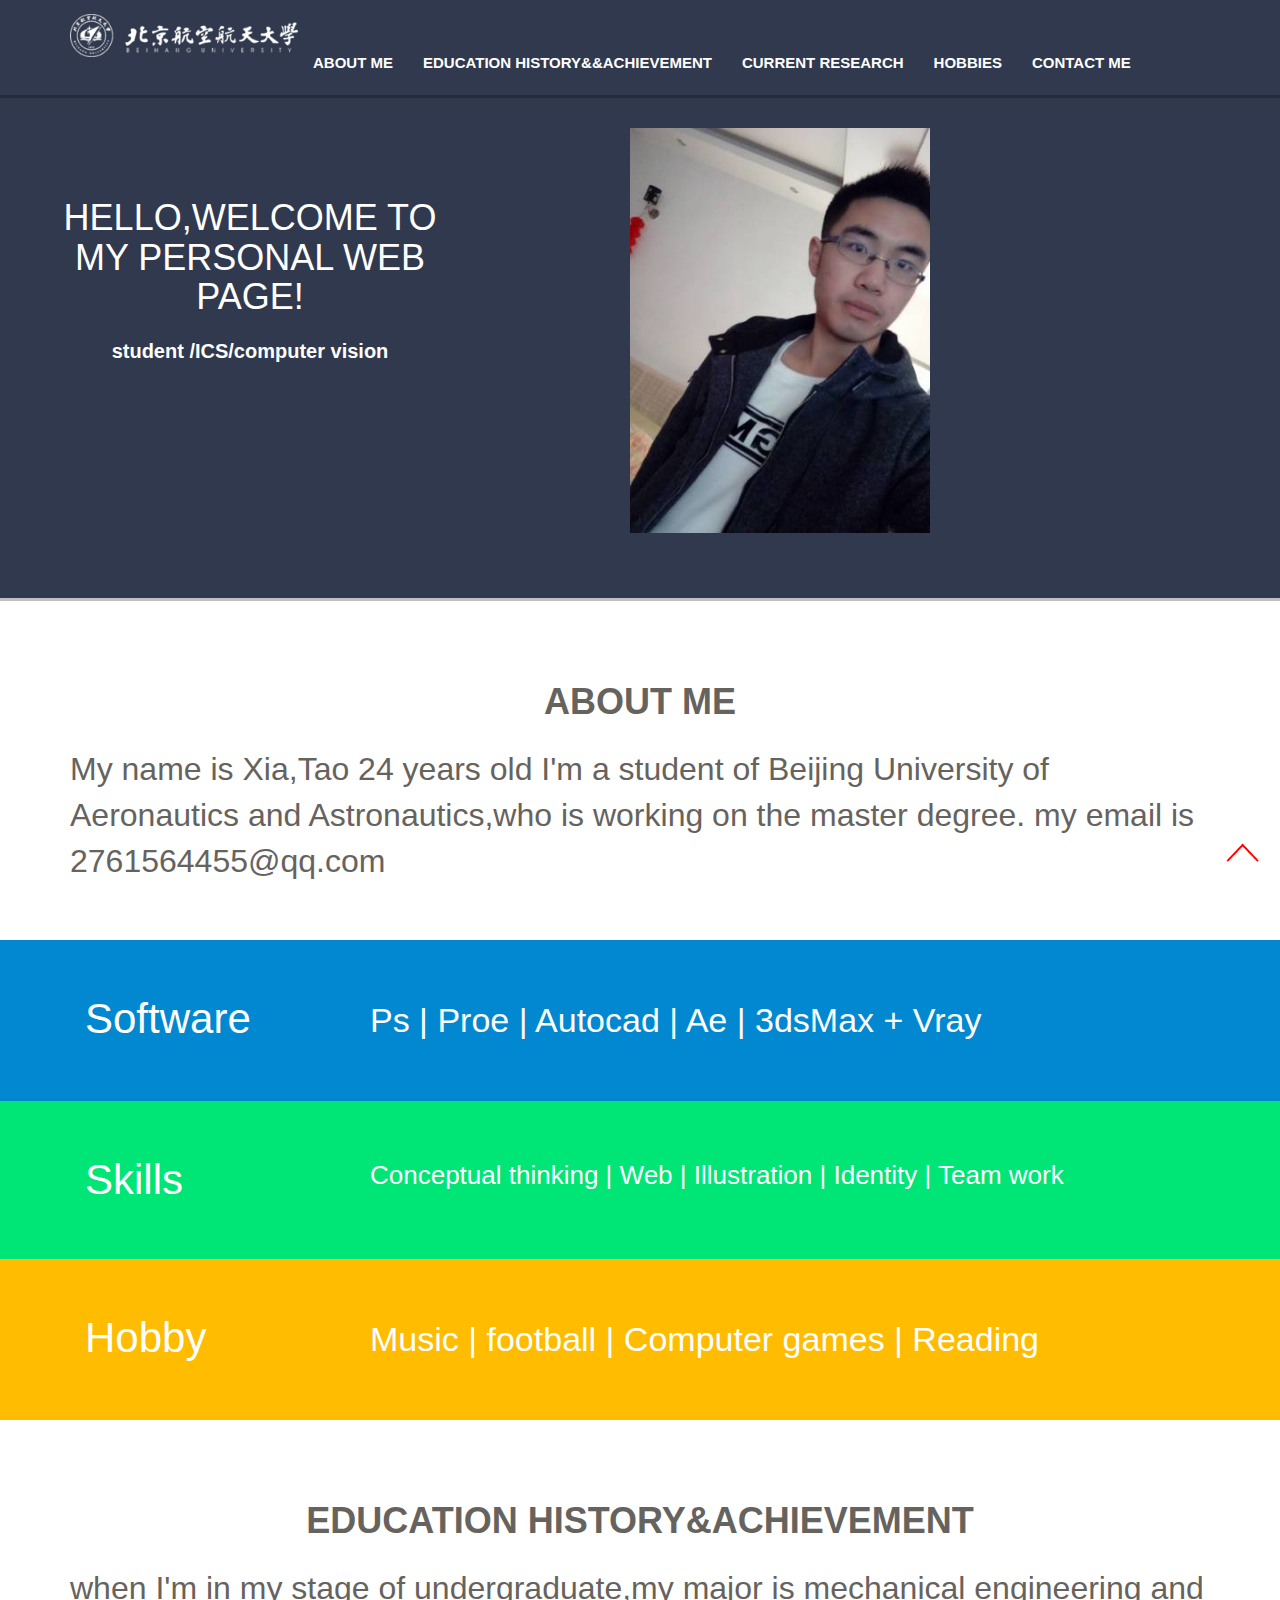
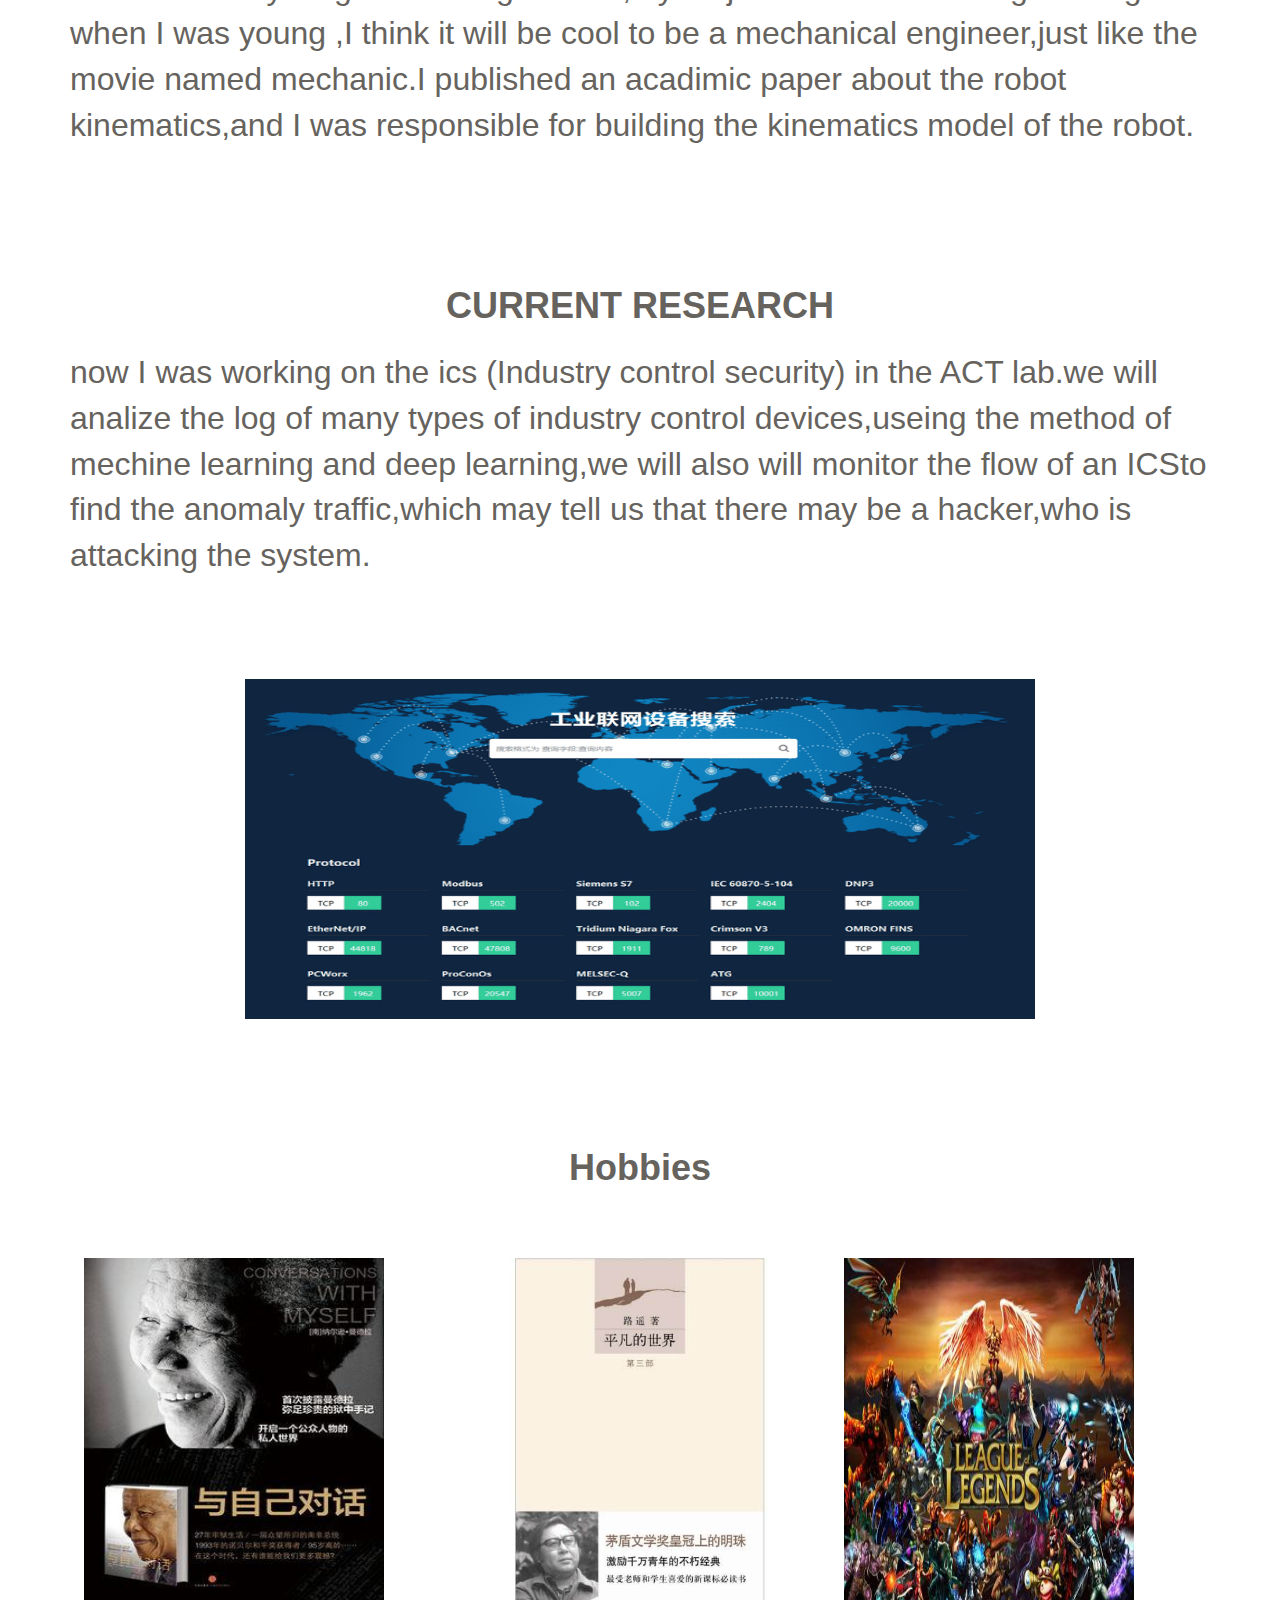
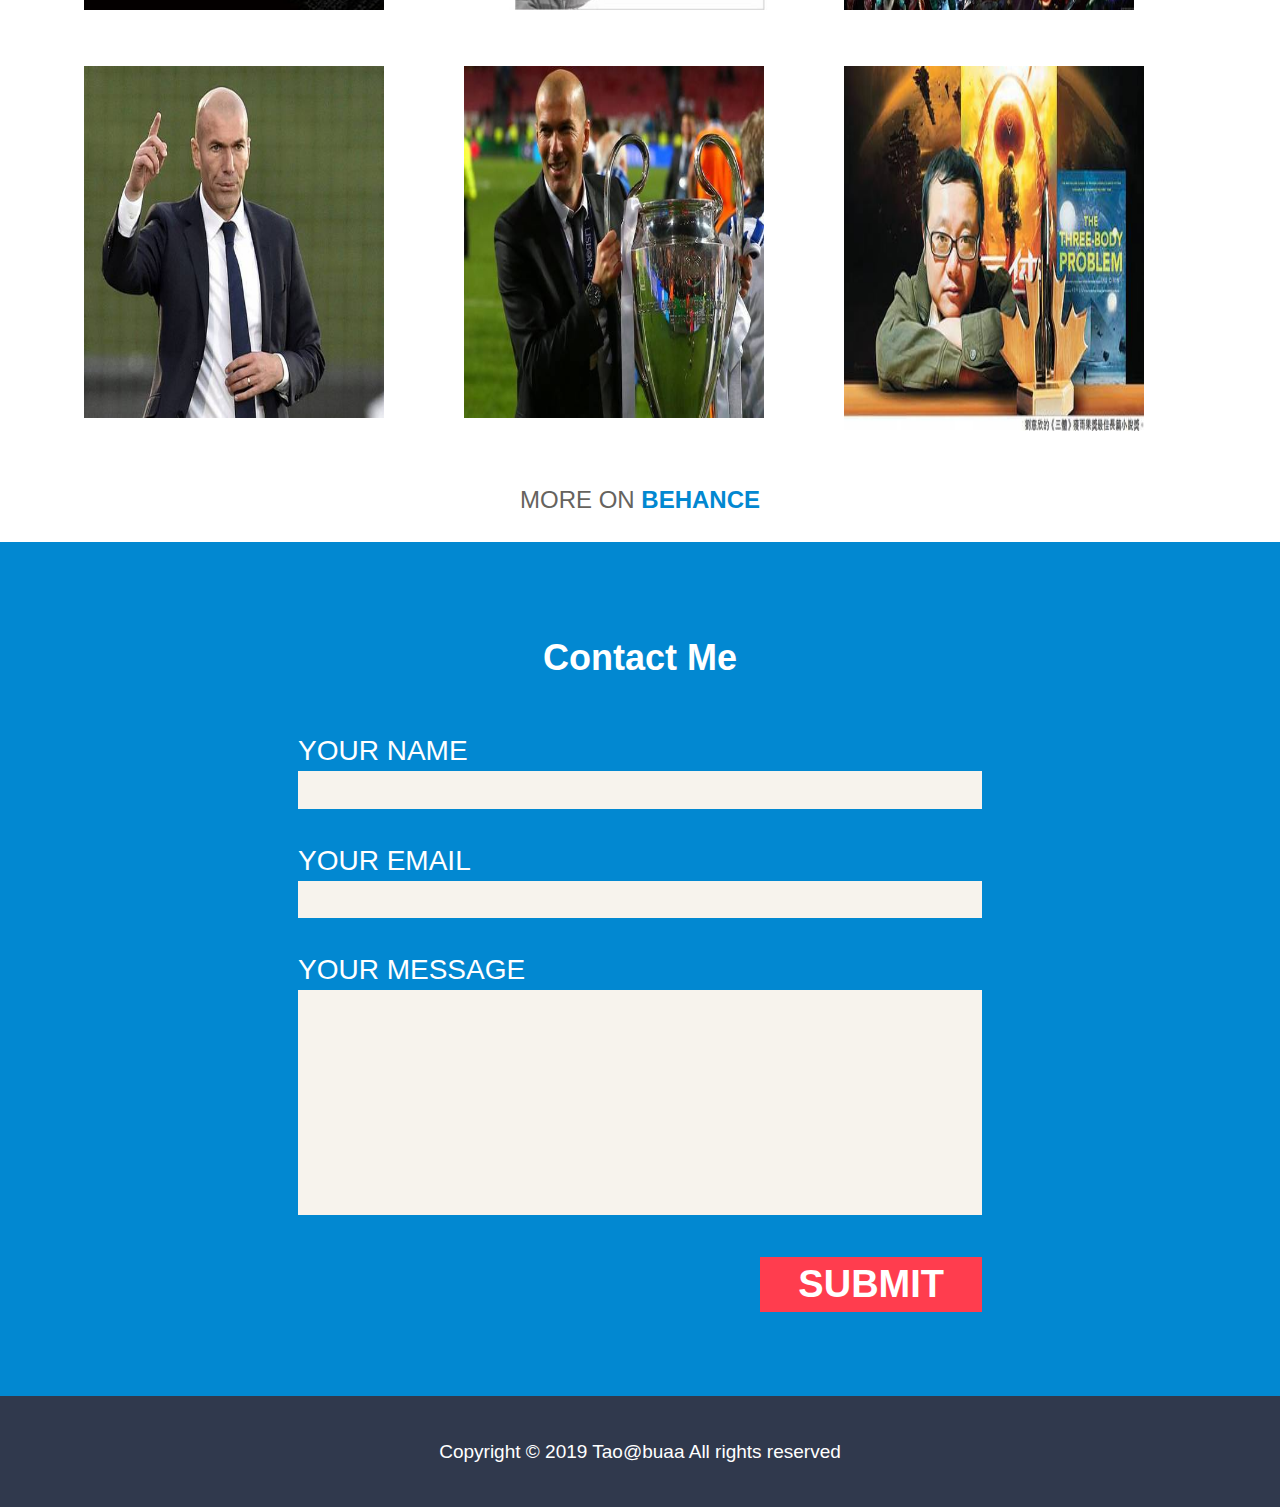
==== commit 3a51ddf9: "完成版" ====
--- a/index.html
+++ b/index.html
@@ -65,7 +65,7 @@
 							</div>
 							
 				   		 	<div style="float: left;margin-top: 30px;margin-left: 180px;">
-				   		 		<img src="images/slider-img2.jpg" alt="" width="300px" />
+				   		 		<img src="images/me.jpg" alt="" width="300px" />
 				   		 	</div>
 				   		 	<div></div>
 				   	  </div>
@@ -83,10 +83,10 @@
   <div class="content">
   <!-- about-section-starts -->
     <div class="about-section" id="aboutus">
-	    <div class="about-section-head text-center">
+	    <div class="about-section-head text-center" style="text-align: left;">
 		   <div class="container">
-		      <h3>ABOUT ME</h3>
-			  <p>My name is Xia,Tao 24 years old I'm a student of Beijing University of Aeronautics and Astronautics,who is working on the master degree</p>
+		      <h3 style="text-align: center;">ABOUT ME</h3>
+			  <p>My name is Xia,Tao 24 years old I'm a student of Beijing University of Aeronautics and Astronautics,who is working on the master degree. my email is 2761564455@qq.com</p>
 		   </div>
 		</div>
 		<div class="about-section-grids">
@@ -96,7 +96,7 @@
 				      <h4>Software</h4>
 				   </div>
 				   <div class="col-md-9 about-section-top-right-grid">
-				      <p>Ps | Ai | Id | Ae | Mu | Cinema4d | 3dsMax + Vray</p>
+				      <p>Ps | Proe | Autocad | Ae | 3dsMax + Vray</p>
 				   </div>
 				   <div class="clearfix"></div>
 			   </div>
@@ -118,7 +118,7 @@
 				      <h4>Hobby</h4>
 				   </div>
 				   <div class="col-md-9 about-section-bottom-right-grid">
-				      <p>Music | Movies | Sport | Art | Photography</p>
+				      <p>Music | football | Computer games | Reading</p>
 				   </div>
 				   <div class="clearfix"></div>
 			   </div>
@@ -139,17 +139,55 @@
 	<!-- education-section-ends -->
 
 	<!-- current-research-starts -->
-	    <div class="about-section" id="RESEARCH">
+	<div class="about-section" id="RESEARCH" style="height: 900px;">
 	    <div class="about-section-head text-center">
 		   <div class="container">
 		      <h3>CURRENT RESEARCH</h3>
 			  <p style="text-align: left;">now I was working on the ics (Industry control security) in the ACT lab.we will analize the log of many types of industry control devices,useing the method of mechine learning and deep learning,we will also will monitor the flow of an ICSto find the anomaly traffic,which may tell us that there may be a hacker,who is attacking the system.</p>
+				 <div class="slider">
+				  <ul>
+				    <li><a href="#"><img src="images/1.jpg" alt="" width="730"></a></li>
+				    <li><a href="#"><img src="images/2.jpg" alt=""></a></li>
+				    <li><a href="#"><img src="images/3.jpg" alt=""></a></li>
+				    <li><a href="#"><img src="images/4.jpg" alt=""></a></li>
+				    <li><a href="#"><img src="images/5.jpg" alt=""></a></li>
+				  </ul>
+				  <!--箭头-->
+				  <div class="arrow">
+				    <span class="arrow-left">&lt;</span>
+				    <span class="arrow-right">&gt;</span>
+				  </div>
+				</div>
 		   </div>
 		</div>
 	</div>
+
+	<script>
+  $(function () {
+    var count = 0;
+    $(".arrow-right").click(function () {
+      count ++;
+      if(count === 5){
+        count = 0
+      }
+      //让count渐渐显示，其他兄弟渐渐隐藏
+      $(".slider li").eq(count).fadeIn().siblings().fadeOut()
+
+    });
+
+    $(".arrow-left").click(function () {
+      count --;
+      if(count === -1){
+        count = 4;
+      }
+      $(".slider li").eq(count).fadeIn().siblings().fadeOut()
+    })
+  })
+</script>
+
 	<!-- current-research-ends -->
 	<!-- work-section-starts -->
-	<div class="work-section" id="work">
+	<div class="work-section" id="work" style="padding: 0">
 	    <div class="container">
 		  <div class="work-section-head text-center">
 		     <h3>Hobbies</h3>
@@ -157,10 +195,9 @@
 		  <div id="portfoliolist">
 					<div class="portfolio card mix_all" data-cat="card" style="display: inline-block; opacity: 1;">
 						 <div class="portfolio-wrapper">	
-							<a class="lightbox" href="#goofy">
-								   <img src="images/pic1.jpg" class="img-responsive"
-								   style="width: 373px; height: 160px" alt="" />
-						  	
+							<a class="lightbox" href="#">
+								   <img src="images/pic1.jpg" style="width: 300px;height: 352px;" 
+								   alt="" />						  	
 								</a> 
 								<div class="lightbox-target" id="goofy">
 								<img src="images/pic1.jpg" class="img-responsive" alt="" />
@@ -171,7 +208,7 @@
 					</div>				
 					<div class="portfolio app mix_all" style="display: inline-block; opacity: 1;">
 						<div class="portfolio-wrapper">		
-							<a class="lightbox" href="#goofy">
+							<a class="lightbox" href="#">
 								   <img src="images/pic2.jpg" class="img-responsive" alt="" />
 						  
 								</a> 
@@ -179,59 +216,32 @@
 					</div>		
 					<div class="portfolio web mix_all" data-cat="web" style="display: inline-block; opacity: 1;">
 						<div class="portfolio-wrapper">		
-							<a class="lightbox" href="#goofy">
-								   <img src="images/pic3.jpg" class="img-responsive" alt="" />
-	
-								</a>
-
+							<a class="lightbox" href="#">
+								   <img src="images/pic3.jpg" style="width: 290px;height: 352px;" alt="" />	
+							</a>
+						</div>	
+					</div>
+					<div class="portfolio web mix_all" data-cat="web" style="display: inline-block; opacity: 1;">
+						<div class="portfolio-wrapper">		
+							<a class="lightbox" href="#">
+								   <img src="images/pic4.jpg" style="width: 300px;height: 352px;" alt="" />	
+							</a>
+						</div>	
 					</div>	
-</div>					
-					<div class="portfolio icon mix_all" data-cat="icon" style="display: inline-block; opacity: 1;">
-						<div class="portfolio-wrapper">		
-							<a class="lightbox" href="#goofy">
-								   <img src="images/pic4.jpg" class="img-responsive" alt="" /><div class="b-wrapper">
-						  	</div>
-								</a> 
-					    </div>
-
+					<div class="portfolio web mix_all" data-cat="web" style="display: inline-block; opacity: 1;">
+						<div class="portfolio-wrapper">		
+							<a class="lightbox" href="#">
+								   <img src="images/pic5.jpg" style="width: 300px;height: 352px;" alt="" />	
+							</a>
+						</div>	
 					</div>
-					<div class="portfolio icon mix_all" data-cat="icon" style="display: inline-block; opacity: 1;">
-						<div class="portfolio-wrapper">		
-							<a class="lightbox" href="#goofy">
-								   <img src="images/pic5.jpg" class="img-responsive" alt="" />
-	
-								</a>  
-					    </div>
-
-					</div>
-					<div class="portfolio app mix_all" data-cat="app" style="display: inline-block; opacity: 1;">
-						<div class="portfolio-wrapper">		
-							<a class="lightbox" href="#goofy">
-								   <img src="images/pic6.jpg" class="img-responsive" alt=""/>
-								</a> 
-					    </div>
-					</div>			
-					<div class="portfolio card mix_all" data-cat="card" style="display: inline-block; opacity: 1;">
-						<div class="portfolio-wrapper">		
-							<a class="lightbox" href="#goofy">
-								   <img src="images/pic7.jpg" class="img-responsive" alt=""/>
-								</a> 
-					    </div>
-					</div>	
-					<div class="portfolio card mix_all" data-cat="card" style="display: inline-block; opacity: 1;">
-						<div class="portfolio-wrapper">		
-							<a class="lightbox" href="#goofy">
-								   <img src="images/pic8.jpg" class="img-responsive" alt=""/>
-								</a> 
-					    </div>
-					</div>	
-					<div class="portfolio icon mix_all" style="display: inline-block; opacity: 1;">
-						<div class="portfolio-wrapper">		
-							<a class="lightbox" href="#goofy">
-								   <img src="images/pic9.jpg" class="img-responsive" alt=""/>
-								</a> 
-					    </div>
-						</div>
+					<div class="portfolio web mix_all" data-cat="web" style="display: inline-block; opacity: 1;">
+						<div class="portfolio-wrapper">		
+							<a class="lightbox" href="#">
+								   <img src="images/pic6.jpg" style="width: 300px;height: 365px;" alt="" />	
+							</a>
+						</div>	
+					</div>																						
 <div class="clearfix"></div>					
 				</div>
 		  <div class="clearfix"></div>
@@ -239,15 +249,8 @@
 
 		  </div>
 		  </div>
-		  <!-- script-for-portfolio -->
-		  <script type="text/javascript">
-		jQuery(document).ready(function($) {
-			$(".scroll").click(function(event){		
-				event.preventDefault();
-				$('html,body').animate({scrollTop:$(this.hash).offset().top},1200);
-			});
-		});
-	</script>
+
+
 	<!-- work-section-ends -->
 	<!-- contact-section-starts -->
 	<div class="contact-section" id="contact">
--- a/css/style.css
+++ b/css/style.css
@@ -1266,4 +1266,72 @@
 	.social-icons i.skype-icon:hover {
 		background-position: -180px 0px;
 	}
-	}+}
+
+* {
+  margin: 0;
+  padding: 0;
+  list-style: none;
+}
+
+.slider {
+  height: 340px;
+  width: 790px;
+  margin: 100px auto;
+  position: relative;
+}
+
+.slider li {
+  position: absolute;
+  display: none;
+}
+
+.slider li:first-child {
+  display: block;
+}
+
+.slider li img {
+	width: 790px;
+	height: 340px;
+}
+
+
+.arrow {
+  display: none;
+}
+
+.slider:hover .arrow {
+  display: block;
+}
+
+.arrow-left,
+.arrow-right {
+  font-family: "SimSun", "宋体";
+  width: 30px;
+  height: 60px;
+  background-color: rgba(0, 0, 0, 0.1);
+  position: absolute;
+  top: 50%;
+  margin-top: -30px;
+  cursor: pointer;
+  text-align: center;
+  line-height: 60px;
+  color: #fff;
+  font-weight: 700;
+  font-size: 30px;
+}
+
+.arrow-left:hover,
+.arrow-right:hover {
+  background-color: rgba(0, 0, 0, .5);
+}
+
+.arrow-left {
+  left: 0;
+}
+
+.arrow-right {
+  right: 0;
+}
+
+ 